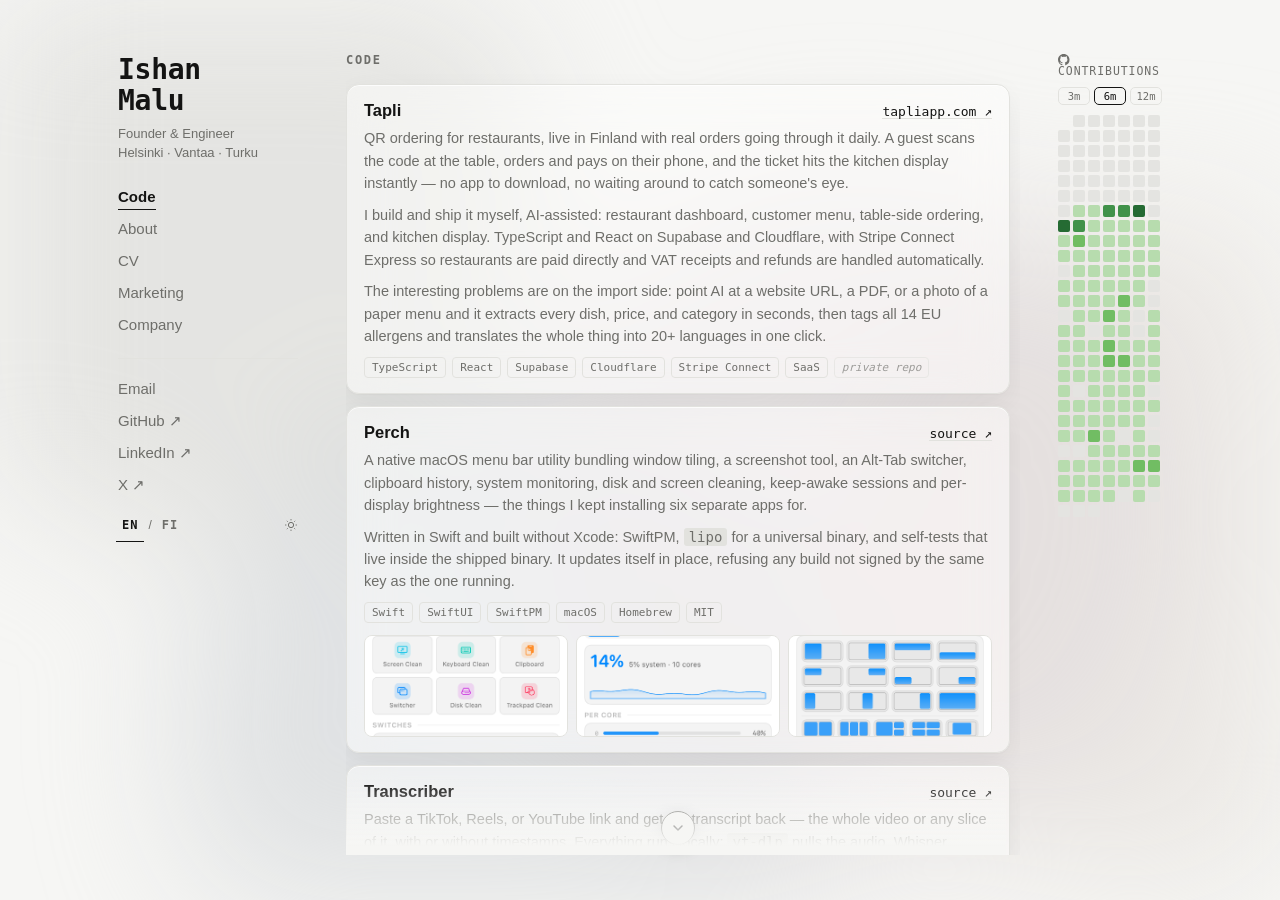
==== index.html @ 7cbb2886 "Add X link to the rail" ====
<!doctype html>
<html lang="en">
<head>
<meta charset="utf-8">
<meta name="viewport" content="width=device-width, initial-scale=1">
<title>Ishan Malu — Founder of Tapli</title>
<meta name="description" content="Ishan Malu — founder of Tapli and engineer. Code, CV, marketing work.">
<link rel="canonical" href="https://ishanmalu.github.io/">
<meta name="theme-color" content="#f6f6f4" media="(prefers-color-scheme: light)">
<meta name="theme-color" content="#0d0d0d" media="(prefers-color-scheme: dark)">
<meta property="og:title" content="Ishan Malu — Founder of Tapli">
<meta property="og:description" content="Founder of Tapli and engineer. Code, CV, marketing work.">
<meta property="og:type" content="profile">
<meta property="og:url" content="https://ishanmalu.github.io/">
<meta property="og:image" content="https://ishanmalu.github.io/og.png">
<meta property="og:image:width" content="1200">
<meta property="og:image:height" content="630">
<meta name="twitter:card" content="summary_large_image">
<meta name="twitter:title" content="Ishan Malu — Founder of Tapli">
<meta name="twitter:description" content="Founder of Tapli and engineer. Code, CV, marketing work.">
<meta name="twitter:image" content="https://ishanmalu.github.io/og.png">
<script type="application/ld+json">
{"@context":"https://schema.org","@type":"Person","name":"Ishan Malu","url":"https://ishanmalu.github.io/","jobTitle":"Founder & CEO","worksFor":{"@type":"Organization","name":"Tapli","url":"https://tapliapp.com"},"address":{"@type":"PostalAddress","addressCountry":"FI"},"sameAs":["https://github.com/ishanmalu","https://www.linkedin.com/in/ishanmalu/","https://x.com/ishanmalu"]}
</script>
<link rel="icon" href="data:image/svg+xml,<svg xmlns='http://www.w3.org/2000/svg' viewBox='0 0 32 32'><text y='25' x='2' font-size='24' font-family='monospace'>im</text></svg>">
<link rel="stylesheet" href="styles.css?v=41">
<noscript><style>html,body{height:auto;overflow:visible}.wrap{height:auto}.pane{height:auto;overflow:visible}.view[hidden]{display:block !important}.view+.view{margin-top:48px}.langs{display:none}</style></noscript>
</head>
<body>

<div class="bg" aria-hidden="true">
  <span class="blob b1"></span>
  <span class="blob b2"></span>
  <span class="blob b3"></span>
  <span class="blob b4"></span>
</div>

<div class="wrap">

  <header class="rail">
    <h1 class="name" aria-label="Ishan Malu">Ishan<br>Malu</h1>
    <p class="tag"><span data-t="role">Founder &amp; Engineer</span><br>Helsinki &middot; Vantaa &middot; Turku</p>

    <nav class="nav" aria-label="Sections">
      <a href="#code"      data-pane="code"      data-t="nav.code">Code</a>
      <a href="#about"     data-pane="about"     data-t="nav.about">About</a>
      <a href="#cv"        data-pane="cv"        data-t="nav.cv">CV</a>
      <a href="#marketing" data-pane="marketing" data-t="nav.marketing">Marketing</a>
      <a href="#company"   data-pane="company"   data-t="nav.company">Company</a>
    </nav>

    <nav class="ext" aria-label="Elsewhere">
      <a href="mailto:ishan.malu@gmail.com">Email</a>
      <a href="https://github.com/ishanmalu" target="_blank" rel="noopener">GitHub &#8599;</a>
      <a href="https://www.linkedin.com/in/ishanmalu/" target="_blank" rel="noopener">LinkedIn &#8599;</a>
      <a href="https://x.com/ishanmalu" target="_blank" rel="noopener">X &#8599;</a>
    </nav>

    <div class="controls">
      <div class="langs">
        <button type="button" data-lang="en" lang="en" aria-label="English" aria-pressed="true">EN</button>
        <span aria-hidden="true">/</span>
        <button type="button" data-lang="fi" lang="fi" aria-label="Suomi" aria-pressed="false">FI</button>
      </div>
      <button type="button" class="theme-btn" data-theme-toggle aria-pressed="false" aria-label="Dark mode">
        <svg viewBox="0 0 24 24" class="i-light" aria-hidden="true"><circle cx="12" cy="12" r="4.5"/><path d="M12 2v2M12 20v2M2 12h2M20 12h2M4.9 4.9l1.4 1.4M17.7 17.7l1.4 1.4M19.1 4.9l-1.4 1.4M6.3 17.7l-1.4 1.4"/></svg>
        <svg viewBox="0 0 24 24" class="i-dark" aria-hidden="true"><path d="M20 14.5A8.5 8.5 0 1 1 9.5 4a6.8 6.8 0 0 0 10.5 10.5z"/></svg>
      </button>
    </div>
  </header>

  <div class="pane-wrap">
  <main class="pane" tabindex="0">

    <!-- ===== CODE ===== -->
    <section id="code" class="view" aria-labelledby="h-code">
      <h2 id="h-code" data-t="nav.code">Code</h2>

      <article class="item">
        <div class="item-head">
          <h3>Tapli</h3>
          <a class="src" href="https://tapliapp.com" target="_blank" rel="noopener">tapliapp.com &#8599;</a>
        </div>
        <p data-t="code.tapli.1">QR ordering for restaurants, live in Finland with real orders going through it daily. A guest scans the code at the table, orders and pays on their phone, and the ticket hits the kitchen display instantly &mdash; no app to download, no waiting around to catch someone's eye.</p>
        <p data-t="code.tapli.2">I build and ship it myself, AI-assisted: restaurant dashboard, customer menu, table-side ordering, and kitchen display. TypeScript and React on Supabase and Cloudflare, with Stripe Connect Express so restaurants are paid directly and VAT receipts and refunds are handled automatically.</p>
        <p data-t="code.tapli.3">The interesting problems are on the import side: point AI at a website URL, a PDF, or a photo of a paper menu and it extracts every dish, price, and category in seconds, then tags all 14 EU allergens and translates the whole thing into 20+ languages in one click.</p>
        <p class="tags"><span>TypeScript</span><span>React</span><span>Supabase</span><span>Cloudflare</span><span>Stripe Connect</span><span>SaaS</span><span class="muted" data-t="tag.private">private repo</span></p>
      </article>

      <article class="item">
        <div class="item-head">
          <h3>Perch</h3>
          <a class="src" href="https://github.com/ishanmalu/perch" target="_blank" rel="noopener">source &#8599;</a>
        </div>
        <p data-t="code.perch.1">A native macOS menu bar utility bundling window tiling, a screenshot tool, an Alt-Tab switcher, clipboard history, system monitoring, disk and screen cleaning, keep-awake sessions and per-display brightness &mdash; the things I kept installing six separate apps for.</p>
        <p data-t="code.perch.2">Written in Swift and built without Xcode: SwiftPM, <code>lipo</code> for a universal binary, and self-tests that live inside the shipped binary. It updates itself in place, refusing any build not signed by the same key as the one running.</p>
        <p class="tags"><span>Swift</span><span>SwiftUI</span><span>SwiftPM</span><span>macOS</span><span>Homebrew</span><span>MIT</span></p>

        <div class="shots">
          <a href="shots/panel-tools-dark.png" target="_blank" rel="noopener" aria-label="Open screenshot: Perch tools panel" data-full-light="shots/panel-tools-light.png" data-full-dark="shots/panel-tools-dark.png">
            <img src="shots/thumb-tools-light.png"  class="s-light" alt="Perch tools panel: switcher, disk clean, trackpad clean, screenshot" loading="lazy" width="688" height="344">
            <img src="shots/thumb-tools-dark.png"   class="s-dark"  alt="Perch tools panel: switcher, disk clean, trackpad clean, screenshot" loading="lazy" width="688" height="344">
          </a>
          <a href="shots/panel-system-cpu-dark.png" target="_blank" rel="noopener" aria-label="Open screenshot: Perch system monitor" data-full-light="shots/panel-system-cpu-light.png" data-full-dark="shots/panel-system-cpu-dark.png">
            <img src="shots/thumb-system-light.png" class="s-light" alt="Perch system monitor showing CPU usage" loading="lazy" width="413" height="206">
            <img src="shots/thumb-system-dark.png"  class="s-dark"  alt="Perch system monitor showing CPU usage" loading="lazy" width="413" height="206">
          </a>
          <a href="shots/panel-screen-dark.png" target="_blank" rel="noopener" aria-label="Open screenshot: Perch window tiling layouts" data-full-light="shots/panel-screen-light.png" data-full-dark="shots/panel-screen-dark.png">
            <img src="shots/thumb-screen-light.png" class="s-light" alt="Perch window tiling layouts" loading="lazy" width="675" height="337">
            <img src="shots/thumb-screen-dark.png"  class="s-dark"  alt="Perch window tiling layouts" loading="lazy" width="675" height="337">
          </a>
        </div>
      </article>

      <article class="item">
        <div class="item-head">
          <h3>Transcriber</h3>
          <a class="src" href="https://github.com/ishanmalu/Transcriber" target="_blank" rel="noopener">source &#8599;</a>
        </div>
        <p data-t="code.transcriber.1">Paste a TikTok, Reels, or YouTube link and get the transcript back &mdash; the whole video or any slice of it, with or without timestamps. Everything runs locally: <code>yt-dlp</code> pulls the audio, Whisper transcribes it, and nothing is uploaded anywhere.</p>
        <p data-t="code.transcriber.2">Python, with one shared core behind both a command line tool and a small Flask interface that streams each line in as it is recognised. Runs at 1.8x realtime on an M4, exports plain text or SRT, and I reach it from my phone over Tailscale rather than exposing it to the internet.</p>
        <p class="tags"><span>Python</span><span>Whisper</span><span>Flask</span><span>yt-dlp</span><span>ffmpeg</span><span>Tailscale</span><span>MIT</span></p>

        <div class="shots">
          <a href="shots/transcriber-dark.png" target="_blank" rel="noopener" aria-label="Open screenshot: Transcriber interface" data-full-light="shots/transcriber-light.png" data-full-dark="shots/transcriber-dark.png">
            <img src="shots/thumb-transcriber-light.png" class="s-light" alt="Transcriber: paste a link, pick whole video or a time range, get a transcript or a file" loading="lazy" width="620" height="590">
            <img src="shots/thumb-transcriber-dark.png"  class="s-dark"  alt="Transcriber: paste a link, pick whole video or a time range, get a transcript or a file" loading="lazy" width="620" height="590">
          </a>
        </div>
      </article>
    </section>

    <!-- ===== ABOUT ===== -->
    <section id="about" class="view" hidden aria-labelledby="h-about">
      <h2 id="h-about" data-t="nav.about">About</h2>
      <p data-t="about.1">I'm Ishan. I founded Tapli, QR ordering that's live in Finnish restaurants and used every day. I run sales and marketing, set the pricing, and build the product.</p>
      <p data-t="about.2">Before Tapli I edited short-form video for brands for three years, served my conscription year as a sergeant, and did door-to-door sales. I still handle most of Tapli's onboarding myself, and I'm studying ICT at Turku UAS.</p>
      <p class="tags"><span>TypeScript</span><span>React</span><span>SQL</span><span>Python</span><span>Swift</span><span>HTML/CSS</span><span>Node.js</span></p>
      <p class="tags"><span data-t="lang.en">English &mdash; fluent</span><span data-t="lang.fi">Finnish &mdash; professional</span><span data-t="lang.hi">Hindi &mdash; native</span><span data-t="lang.mwr">Marwari &mdash; native</span><span data-t="lang.sv">Swedish &mdash; basic</span></p>
    </section>

    <!-- ===== CV ===== -->
    <section id="cv" class="view" hidden aria-labelledby="h-cv">
      <h2 id="h-cv" data-t="nav.cv">CV</h2>
      <p class="cv-dl">
        <a class="src src-inline" href="Ishan_Malu_CV_EN.pdf" target="_blank" rel="noopener">Download CV &mdash; English &#8599;</a>
        <a class="src src-inline" href="Ishan_Malu_CV_FI.pdf" target="_blank" rel="noopener">Lataa CV &mdash; suomeksi &#8599;</a>
      </p>

      <h4 data-t="cv.experience">Experience</h4>

      <article class="item lead">
        <div class="item-head"><h3 data-t="cv.tapli.h">Founder &amp; CEO &mdash; Tapli</h3></div>
        <span class="when">Helsinki &middot; May 2026 &ndash; <span data-t="now">now</span></span>
        <p data-t="cv.tapli">Founded and run a QR ordering and digital menu platform, live in Finnish restaurants. I own sales, pricing, marketing, and product direction &mdash; and build and ship the product itself in TypeScript and React on Supabase and Cloudflare.</p>
      </article>

      <h4 data-t="cv.alongside">Alongside</h4>

      <article class="item">
        <div class="item-head"><h3 data-t="cv.clasturku.h">Sales Advisor &mdash; Clas Ohlson</h3></div>
        <span class="when">Turku &middot; Sep 2026 &ndash; <span data-t="now">now</span></span>
        <p data-t="cv.clas.turku">Back on the shop floor at the Turku store after moving there to study &mdash; shelving, pricing, seasonal merchandising, and customer service.</p>
      </article>

      <article class="item">
        <div class="item-head"><h3 data-t="cv.addnow.h">Head of Marketing &amp; Social Media &mdash; AddNow</h3></div>
        <span class="when">Helsinki &middot; Nov 2025 &ndash; <span data-t="now">now</span></span>
        <p data-t="cv.addnow">Leading marketing and content for an AI-powered contact management app. TikTok and Reels scripting, carousels, content calendars, and creative direction.</p>
      </article>

      <article class="item">
        <div class="item-head"><h3 data-t="cv.helena.h">Event &amp; Customer Engagement &mdash; Helena Riihitupa Oy</h3></div>
        <span class="when">Helsinki &middot; Sep 2025 &ndash; <span data-t="now">now</span></span>
        <p data-t="cv.helena">On-site customer engagement and event work across Helsinki, representing brands directly to consumers.</p>
      </article>

      <h4 data-t="cv.earlier">Earlier</h4>

      <article class="item">
        <div class="item-head"><h3 data-t="cv.clas.h">Sales Advisor &mdash; Clas Ohlson</h3></div>
        <span class="when">Vantaa &middot; Oct 2025 &ndash; Jul 2026</span>
        <p data-t="cv.clas">Shop floor, merchandising, and order fulfilment at Finland's only Clas Ohlson e-commerce warehouse. Club Clas Ambassador, tracking and growing loyalty sign-ups.</p>
      </article>

      <article class="item">
        <div class="item-head"><h3 data-t="cv.freelance.h">Freelance &mdash; Social Media &amp; Video Editing</h3></div>
        <span class="when">Helsinki &middot; Aug 2023 &ndash; Jun 2026</span>
        <p data-t="cv.freelance">Delivered short-form content end to end for brands &mdash; scripting, filming, editing, and performance analysis &mdash; across TikTok, Instagram Reels, YouTube Shorts, and LinkedIn, plus podcast editing and full production.</p>
        <p data-t="cv.freelance.clients">Clients included Moov Kids, Birkkalan Tila, Euro Scalers, The F-Company, Studio Manu, and Ome Energy by Hartwall.</p>
      </article>

      <article class="item">
        <div class="item-head"><h3 data-t="cv.fdf.h">Sergeant &mdash; Finnish Defence Forces</h3></div>
        <span class="when">Upinniemi &middot; Jul 2024 &ndash; Jun 2025</span>
        <p data-t="cv.fdf">One year of national service at Upinniemi Naval Base. NCO course, then office area officer responsible for unit documentation and administration.</p>
      </article>

      <article class="item">
        <div class="item-head"><h3 data-t="cv.euro.h">Social Media Marketer &mdash; Euro Scalers</h3></div>
        <span class="when">Turku &middot; Aug 2023 &ndash; Dec 2023</span>
        <p data-t="cv.euro">Short-form video and social marketing. CapCut, Premiere Pro, Photoshop, Illustrator, Canva.</p>
      </article>

      <article class="item">
        <div class="item-head"><h3 data-t="cv.nordic.h">Sales Consultant &mdash; Nordic Sales Crew Oy</h3></div>
        <span class="when">Helsinki &middot; May 2022 &ndash; Sep 2022</span>
        <p data-t="cv.nordic">Face-to-face sales at one of Finland's largest field sales agencies. Objection handling and customer-facing communication.</p>
      </article>

      <h4 data-t="cv.education">Education</h4>

      <article class="item edu">
        <div class="item-head"><h3 data-t="edu.turku.h">BEng, Information &amp; Communication Technology</h3></div>
        <p class="inst" data-t="edu.turku.p">Turku University of Applied Sciences</p>
        <span class="when">Turku &middot; 2026 &ndash; <span data-t="now">now</span></span>
      </article>

      <article class="item edu">
        <div class="item-head"><h3 data-t="edu.tampere.h">Software Engineering, Open University route (20 ECTS)</h3></div>
        <p class="inst" data-t="edu.tampere.p">Tampere University</p>
        <span class="when">Tampere &middot; 2025 &ndash; 2026</span>
      </article>

      <article class="item edu">
        <div class="item-head"><h3 data-t="edu.hs.h">Finnish Matriculation Examination</h3></div>
        <p class="inst" data-t="edu.hs.p">Vuosaari High School &mdash; coursework in Python and HTML</p>
        <span class="when">Helsinki &middot; 2020 &ndash; 2023</span>
      </article>

      <h4 data-t="cv.skills">Skills</h4>
      <article class="item skills-card">
        <p><span data-t="sk.build.h">Building</span> <span data-t="sk.build.p">Python, TypeScript, React, HTML/CSS and SQL day to day; some Swift.</span></p>
        <p><span data-t="sk.ai.h">AI-assisted development</span> <span data-t="sk.ai.p">I work primarily with AI coding tools to design, build, and ship production features &mdash; and to review my own work.</span></p>
        <p><span data-t="sk.plat.h">Platforms &amp; tools</span> <span data-t="sk.plat.p">Supabase (PostgreSQL), Cloudflare Pages, Vercel, Stripe Connect, Git and GitHub, Node.js, PostHog analytics.</span></p>
        <p><span data-t="sk.sales.h">Sales &amp; growth</span> <span data-t="sk.sales.p">B2B SaaS go-to-market end to end: outbound, demos, pricing, and onboarding. Every restaurant on Tapli was closed and set up by me, and the roadmap comes straight out of those calls.</span></p>
        <p><span data-t="sk.creative.h">Creative</span> <span data-t="sk.creative.p">Short-form content and social &mdash; three years for brands. Premiere Pro, Photoshop, Illustrator, Canva.</span></p>
      </article>

      <h4 data-t="cv.certs">Certifications</h4>
      <article class="item">
        <div class="item-head"><h3>Claude Code in Action &mdash; Anthropic</h3><span class="when">2026</span></div>
      </article>
      <article class="item">
        <div class="item-head"><h3>Claude Code 101 &mdash; Anthropic</h3><span class="when">2026</span></div>
      </article>
      <article class="item">
        <div class="item-head"><h3>Google Ads Measurement &mdash; Google</h3><span class="when">2024</span></div>
      </article>
    </section>

    <!-- ===== MARKETING ===== -->
    <section id="marketing" class="view" hidden aria-labelledby="h-marketing">
      <h2 id="h-marketing" data-t="nav.marketing">Marketing</h2>
      <p data-t="mk.intro">Three years of content and social before I started building products &mdash; short-form, B2B video, and scripted case studies, from the first outline to reading the numbers afterwards.</p>
      <p data-t="mk.formats">The work: short-form hooks, B2B explainers and product demos, scripted customer case studies, build-in-public series, podcast editing, and full production from brief to final cut.</p>

      <div class="flow">
      <article class="item">
        <div class="item-head"><h3 data-t="mk.free.h">Freelance &mdash; Social Media &amp; Video Editing</h3><span class="when">2023 &ndash; 2026</span></div>
        <p data-t="mk.free.p1">Three years running the whole pipeline for brands: scripting, filming, editing, and reading the numbers afterwards. Short-form for TikTok, Instagram Reels, YouTube Shorts, and LinkedIn; B2B explainers and scripted customer case studies; plus podcast editing and end-to-end production.</p>
        <p data-t="mk.free.p2">Across food, drink, energy, agriculture, and startups &mdash; six clients whose audiences had almost nothing in common, which is the part that taught me the most.</p>
        <p class="clients-label" data-t="mk.clients">Edited for</p>
        <ul class="clients">
          <li><a href="https://www.moovkids.fi/" target="_blank" rel="noopener">Moov Kids</a></li>
          <li><a href="https://www.birkkala.com/" target="_blank" rel="noopener">Birkkalan Tila</a></li>
          <li><a href="https://www.linkedin.com/company/euro-scalers/" target="_blank" rel="noopener">Euro Scalers</a></li>
          <li><a href="https://www.instagram.com/thefcompanyhq/" target="_blank" rel="noopener">The F-Company <span class="by" data-t="fcompany.by">Acquired by Precis</span></a></li>
          <li><a href="https://www.instagram.com/studiomanucreative/" target="_blank" rel="noopener">Studio Manu</a></li>
          <li><a href="https://www.omedrinks.com/" target="_blank" rel="noopener">Ome Energy <span class="by">by Hartwall</span></a></li>
        </ul>
      </article>
      <article class="item">
        <div class="item-head"><h3>AddNow</h3><span class="when">2025 &ndash; <span data-t="now">now</span></span></div>
        <p data-t="mk.addnow">Head of marketing for an AI contact management app. Turning product features into content people actually watch: short-form hooks, build-in-public videos, educational posts that drive downloads.</p>
      </article>


      <article class="item">
        <div class="item-head"><h3>Elisa Esports &mdash; Masters Espoo 2022</h3><span class="when">2022</span></div>
        <p data-t="mk.elisa">Ran international and regional social (Twitter, Instagram, Twitch) live during the tournament.</p>
      </article>

      <article class="item">
        <div class="item-head"><h3>India Day Finland</h3><span class="when">2026</span></div>
        <p data-t="mk.india">Filmed and edited event content, including interviews with the Indian Ambassador to Finland and Finland's Director of Immigration Affairs. Social designs and website edits.</p>
      </article>

      <article class="item">
        <div class="item-head"><h3 data-t="mk.slush.h">Slush &mdash; media area</h3><span class="when">2023, 2025</span></div>
        <p data-t="mk.slush.p">Supported podcast crews, creators, and guests in the media area; coordinated interview sessions. Earlier, badge print production across a high-volume two-day workflow.</p>
      </article>

      <article class="item">
        <div class="item-head"><h3>Helsinki Coffee Festival</h3><span class="when">2024</span></div>
        <p data-t="mk.coffee">Photo and video for social at the Coffee Festival and the Ice Cream &amp; Chocolate Carnival.</p>
      </article>
      </div>
    </section>

    <!-- ===== COMPANY ===== -->
    <section id="company" class="view" hidden aria-labelledby="h-company">
      <h2 id="h-company" data-t="nav.company">Company</h2>

      <article class="item">
        <div class="item-head">
          <h3>Tapli</h3>
          <a class="src" href="https://tapliapp.com" target="_blank" rel="noopener">tapliapp.com &#8599;</a>
        </div>
        <p data-t="co.1">A SaaS product for QR ordering in restaurants, live in Finland with real orders going through it every day. Most restaurants are up and running in under 30 minutes.</p>
        <p data-t="co.2">A guest scans a sticker or a coaster at the table, or picks their table off the floor plan. They order and pay on their phone &mdash; Apple Pay, Google Pay, MobilePay, or card &mdash; and it lands on the kitchen display instantly, routed to the right station. No app, and no waiting around to catch someone's eye.</p>
        <p data-t="co.3">Setup is the part restaurants expect to hate. Paste your website URL, upload a PDF, or photograph your paper menu, and AI extracts every item, price, and category in seconds. You review it before anything saves. All 14 EU allergens get tagged, customers filter in real time, and one click translates the whole menu into 20+ languages.</p>
        <p data-t="co.4">Past the menu itself: daily specials that auto-expire, live order tracking, scan and search analytics exportable as CSV, brand styling with live preview, and AI-drafted replies to Google reviews. It also runs for food trucks, festival stalls, and hotels &mdash; room service, bar, and spa through one QR code.</p>
        <p data-t="co.5">I started Tapli and run it day to day. Sales, marketing, growth, pricing, and deciding with our CTO what we build and what we leave alone. Restaurants will ask you for everything, and most of the job is working out which of it actually moves the business. I still sell and onboard most accounts myself, which is where the roadmap comes from.</p>
        <p class="tags"><span>SaaS</span><span data-t="tag.trial">14 days free</span><span>Tapli Oy</span><span>GDPR &middot; EU</span></p>
      </article>
    </section>

  </main>
    <button class="scroll-cue" type="button" aria-label="Scroll down for more">
      <svg viewBox="0 0 24 24" aria-hidden="true"><path d="M6 9l6 6 6-6"/></svg>
    </button>
  </div>

  <!-- ===== CONTRIBUTIONS ===== -->
  <aside class="graph" aria-labelledby="graph-h">
    <p class="graph-label" id="graph-h"><svg class="gh" viewBox="0 0 16 16" aria-hidden="true"><path d="M8 0C3.58 0 0 3.58 0 8c0 3.54 2.29 6.53 5.47 7.59.4.07.55-.17.55-.38 0-.19-.01-.82-.01-1.49-2.01.37-2.53-.49-2.69-.94-.09-.23-.48-.94-.82-1.13-.28-.15-.68-.52-.01-.53.63-.01 1.08.58 1.23.82.72 1.21 1.87.87 2.33.66.07-.52.28-.87.51-1.07-1.78-.2-3.64-.89-3.64-3.95 0-.87.31-1.59.82-2.15-.08-.2-.36-1.02.08-2.12 0 0 .67-.21 2.2.82a7.4 7.4 0 0 1 2-.27c.68 0 1.36.09 2 .27 1.53-1.04 2.2-.82 2.2-.82.44 1.1.16 1.92.08 2.12.51.56.82 1.27.82 2.15 0 3.07-1.87 3.75-3.65 3.95.29.25.54.73.54 1.48 0 1.07-.01 1.93-.01 2.2 0 .21.15.46.55.38A8.01 8.01 0 0 0 16 8c0-4.42-3.58-8-8-8Z"/></svg><span data-t="graph.label">Contributions</span></p>
    <div class="graph-range" role="group" aria-label="Range">
      <button type="button" data-months="3">3m</button>
      <button type="button" data-months="6" class="on">6m</button>
      <button type="button" data-months="12">12m</button>
    </div>
    <div class="graph-grid" id="graphGrid"></div>
    <p class="graph-read" id="graphRead" aria-live="polite"></p>
  </aside>

</div>

<dialog id="viewer" class="viewer" aria-label="Screenshot">
  <button type="button" class="viewer-close" aria-label="Close"><span aria-hidden="true">&times;</span></button>
  <img alt="">
</dialog>

<script src="lang.js?v=41"></script>
<script src="app.js?v=41"></script>
</body>
</html>
---- styles.css ----
/* tokens */
:root{
  --ink:#141413;
  --dim:#6e6e6a;
  --line:#e2e2de;
  --acc:#141413;
  --paper:#f6f6f4;
  --card:rgba(255,255,255,.5);
  --edge:rgba(255,255,255,.75);
  --shadow:0 1px 2px rgba(0,0,0,.035), 0 10px 28px rgba(0,0,0,.055);
  --g1:#d9d9d6; --g2:#e4e0da; --g3:#d3d6d9; --g4:#e0dadc;
  --gl0:#e4e4e1; --gl1:#b7dcae; --gl2:#71bd63; --gl3:#41924a; --gl4:#256b33;
  --blob-alpha:.6;
}
@media (prefers-color-scheme: dark){
  :root:not([data-theme="light"]){
    --ink:#ececea; --dim:#8d8d89; --line:#2a2a28;
    --acc:#ececea; --paper:#0d0d0c;
    --card:rgba(30,30,29,.44);
    --edge:rgba(255,255,255,.07);
    --shadow:0 1px 2px rgba(0,0,0,.3), 0 12px 32px rgba(0,0,0,.35);
    --g1:#1e1e1d; --g2:#26241f; --g3:#1b1e21; --g4:#241d20;
    --gl0:#1e1e1d; --gl1:#1f4a2c; --gl2:#2f6b2c; --gl3:#4f9c46; --gl4:#8fbf7a;
    --blob-alpha:.85;
  }
}
:root[data-theme="dark"]{
    --ink:#ececea; --dim:#8d8d89; --line:#2a2a28;
    --acc:#ececea; --paper:#0d0d0c;
    --card:rgba(30,30,29,.44);
    --edge:rgba(255,255,255,.07);
    --shadow:0 1px 2px rgba(0,0,0,.3), 0 12px 32px rgba(0,0,0,.35);
    --g1:#1e1e1d; --g2:#26241f; --g3:#1b1e21; --g4:#241d20;
    --gl0:#1e1e1d; --gl1:#1f4a2c; --gl2:#2f6b2c; --gl3:#4f9c46; --gl4:#8fbf7a;
    --blob-alpha:.85;
}

*{box-sizing:border-box}
html,body{margin:0;padding:0;height:100%}
body{
  background:var(--paper);
  color:var(--ink);
  font:16px/1.6 ui-sans-serif,-apple-system,BlinkMacSystemFont,"Segoe UI",Roboto,sans-serif;
  -webkit-font-smoothing:antialiased;
  height:100%;
  overflow:hidden;   /* .pane scrolls, not the page */
}

/* drifting background */
.bg{position:fixed;inset:0;z-index:-1;overflow:hidden;filter:blur(70px)}
.blob{position:absolute;width:52vmax;height:52vmax;border-radius:50%;
      opacity:var(--blob-alpha);will-change:transform}
.b1{background:var(--g1);top:-14%;left:-10%;animation:d1 34s ease-in-out infinite}
.b2{background:var(--g2);top:24%;right:-16%;animation:d2 41s ease-in-out infinite}
.b3{background:var(--g3);bottom:-18%;left:14%;animation:d3 47s ease-in-out infinite}
.b4{background:var(--g4);bottom:6%;right:8%;animation:d4 38s ease-in-out infinite}

@keyframes d1{0%,100%{transform:translate(0,0) scale(1)}
              33%{transform:translate(18vw,10vh) scale(1.18)}
              66%{transform:translate(6vw,26vh) scale(.88)}}
@keyframes d2{0%,100%{transform:translate(0,0) scale(1)}
              33%{transform:translate(-22vw,14vh) scale(.85)}
              66%{transform:translate(-8vw,-12vh) scale(1.2)}}
@keyframes d3{0%,100%{transform:translate(0,0) scale(1)}
              33%{transform:translate(16vw,-16vh) scale(1.15)}
              66%{transform:translate(-12vw,-6vh) scale(.9)}}
@keyframes d4{0%,100%{transform:translate(0,0) scale(1)}
              33%{transform:translate(-14vw,-20vh) scale(1.1)}
              66%{transform:translate(10vw,-8vh) scale(.92)}}

@media (prefers-reduced-motion: reduce){
  .blob{animation:none}
  *,*::before,*::after{transition-duration:.01ms !important;animation-duration:.01ms !important}
}

/* layout */
.wrap{
  max-width:1100px;margin:0 auto;padding:6vh 28px 5vh;
  height:100dvh;
  display:grid;grid-template-columns:180px 1fr auto;gap:48px;align-items:start;
}

.rail{align-self:start}
.name{font:600 28px/1.12 ui-monospace,SFMono-Regular,Menlo,monospace;margin:0;letter-spacing:-.01em}
.tag{margin:7px 0 22px;color:var(--dim);font-size:13px;line-height:1.5}

.nav,.ext{display:flex;flex-direction:column;gap:7px}
.ext{margin-top:20px;padding-top:18px;border-top:1px solid var(--line)}
.nav a,.ext a{
  color:var(--dim);text-decoration:none;font-size:15px;width:fit-content;
  border-bottom:1px solid transparent;transition:color .15s,border-color .15s;
}
.nav a:hover,.ext a:hover{color:var(--ink);border-bottom-color:var(--line)}
.nav a.on{color:var(--ink);font-weight:600;border-bottom-color:var(--ink)}

.controls{margin-top:18px;display:flex;align-items:center;justify-content:space-between;gap:10px}
.langs{display:flex;gap:6px;align-items:center;color:var(--dim);font-size:12px}
.langs button{
  background:none;border:0;padding:10px 6px;margin:-10px -2px;cursor:pointer;color:var(--dim);
  font:600 12px/1 ui-monospace,monospace;letter-spacing:.08em;
  border-bottom:1px solid transparent;
}
.langs button:hover{color:var(--ink)}
.langs button[aria-pressed="true"]{color:var(--ink);border-bottom-color:var(--ink)}

:focus-visible{outline:2px solid var(--ink);outline-offset:3px;border-radius:2px}

/* pane */
.pane-wrap{position:relative;min-width:0;min-height:0;height:100%}
.pane{
  min-width:0;min-height:0;height:100%;
  overflow-y:auto;overscroll-behavior:contain;
  padding-right:10px;margin-right:-10px;
  scrollbar-width:thin;scrollbar-color:var(--line) transparent;
}
.pane::-webkit-scrollbar{width:6px}
.pane::-webkit-scrollbar-thumb{background:var(--line);border-radius:3px}
.pane::-webkit-scrollbar-track{background:transparent}

/* scroll cue: the pane scrolls on its own, so signal when there is more below */
.pane-wrap::after{
  content:"";position:absolute;left:0;right:4px;bottom:0;height:76px;
  background:linear-gradient(to bottom, transparent, var(--paper) 88%);
  opacity:0;transition:opacity .25s ease;pointer-events:none;
}
.pane-wrap.can-scroll::after{opacity:1}
.scroll-cue{
  position:absolute;left:50%;bottom:10px;transform:translateX(-50%);
  display:grid;place-items:center;width:34px;height:34px;padding:0;
  border:1px solid var(--dim);border-radius:50%;
  background:var(--paper);color:var(--ink);cursor:pointer;
  box-shadow:0 4px 16px rgba(0,0,0,.18);
  opacity:0;pointer-events:none;transition:opacity .25s ease,color .15s,border-color .15s,background .15s;
}
.pane-wrap.can-scroll .scroll-cue{opacity:1;pointer-events:auto;animation:cue-bob 1.9s ease-in-out infinite}
.scroll-cue:hover{background:var(--ink);color:var(--paper);border-color:var(--ink)}
.scroll-cue svg{width:16px;height:16px;fill:none;stroke:currentColor;stroke-width:2.2;stroke-linecap:round;stroke-linejoin:round}
@keyframes cue-bob{0%,100%{transform:translate(-50%,0)}50%{transform:translate(-50%,3px)}}
.view h2{
  font:600 12px/1 ui-monospace,monospace;letter-spacing:.14em;text-transform:uppercase;
  color:var(--dim);margin:0 0 18px;
}
.view h4{
  font:600 12px/1 ui-monospace,monospace;letter-spacing:.12em;text-transform:uppercase;
  color:var(--dim);margin:24px 0 10px;
}
.view>p{margin:0 0 12px;max-width:62ch}

.item{
  background:var(--card);
  border:1px solid var(--line);border-radius:13px;
  padding:15px 17px;margin:0 0 12px;
  backdrop-filter:blur(22px) saturate(165%);
  -webkit-backdrop-filter:blur(22px) saturate(165%);
  box-shadow:inset 0 1px 0 var(--edge), var(--shadow);
  transition:transform .18s ease, box-shadow .18s ease;
}
.item:hover{box-shadow:inset 0 1px 0 var(--edge), 0 2px 4px rgba(0,0,0,.05), 0 16px 40px rgba(0,0,0,.09)}
.item-head{display:flex;align-items:baseline;gap:6px 12px;flex-wrap:wrap;margin-bottom:6px}
.item-head h3{flex:1 1 auto;min-width:0}
.item h3{font:600 16.5px/1.3 ui-sans-serif,-apple-system,sans-serif;margin:0}
.item p{font-size:14.5px;line-height:1.55;color:var(--dim);margin:0 0 9px}
.item p:last-child{margin-bottom:0}
.when{margin-left:auto;flex:0 0 auto;white-space:nowrap;color:var(--dim);font:400 13px/1 ui-monospace,monospace}
.src{
  margin-left:auto;color:var(--ink);text-decoration:none;
  font:400 13px/1 ui-monospace,monospace;border-bottom:1px solid var(--line);
}
.src:hover{border-bottom-color:currentColor}
.src-inline{margin-left:0}
code{font:400 14px/1 ui-monospace,monospace;background:var(--line);padding:1px 5px;border-radius:3px}

.tags{display:flex;flex-wrap:wrap;gap:6px}
.tags span{
  font:400 11px/1 ui-monospace,monospace;color:var(--dim);
  border:1px solid var(--line);border-radius:4px;padding:4px 7px;
}
.tags .muted{opacity:.65;font-style:italic}

/* contribution graph */
/* contributions rail — the calendar runs down the page rather than across,
   because a column is the shape a narrow rail has to spare */
.graph{
  align-self:start;width:104px;
  height:calc(100dvh - 12vh);display:flex;flex-direction:column;
}
.graph-label{
  flex:none;font:400 11.5px/1 ui-monospace,monospace;letter-spacing:.08em;
  text-transform:uppercase;color:var(--dim);margin:0 0 9px;
}
.graph-range{flex:none;display:flex;gap:4px;margin-bottom:10px}
.graph-range button{
  flex:1;padding:3px 0;border:1px solid var(--line);border-radius:5px;
  background:none;color:var(--dim);cursor:pointer;
  font:400 10.5px/1 ui-monospace,monospace;
  transition:color .15s ease,border-color .15s ease;
}
.graph-range button:hover{color:var(--ink)}
.graph-range button.on{color:var(--ink);border-color:var(--ink)}
/* seven columns, one per weekday, filling downwards a week at a time */
.graph-grid{
  display:grid;grid-template-columns:repeat(7,1fr);gap:3px;
  overflow-y:auto;overflow-x:hidden;padding-right:2px;min-height:0;
}
.graph-grid i{
  display:block;aspect-ratio:1;border-radius:2px;background:var(--gl0);
  cursor:pointer;
}
.graph-grid i.l1{background:var(--gl1)}
.graph-grid i.l2{background:var(--gl2)}
.graph-grid i.l3{background:var(--gl3)}
.graph-grid i.l4{background:var(--gl4)}
/* an inset ring: outline-offset drew into the 3px gap and the scroll
   container clipped it at the edges */
.graph-grid i.pick{box-shadow:inset 0 0 0 1.5px var(--ink);border-radius:3px}
.graph-grid i.pad{background:none;cursor:default}
.graph-read{
  /* fixed slot below the grid: reserved so naming a day never shifts the
     column, and flex:none so the scrolling grid cannot squeeze it out */
  flex:none;margin:10px 0 0;height:62px;overflow:hidden;
  font:400 11px/1.35 ui-monospace,monospace;color:var(--dim);
}

/* mobile */
@media (max-width:720px){
  html,body{height:auto;overflow:visible}
  .wrap{grid-template-columns:1fr;gap:18px;padding:26px 20px 56px;height:auto}
  /* the rail becomes an ordinary block: no viewport-height box, so the
     calendar flows with the page instead of scrolling inside itself */
  /* narrow on purpose: stretched to the full column the cells become
     40px blocks and a year runs past 2000px */
  .graph{width:100%;max-width:168px;height:auto;max-height:none}
  .graph-grid{overflow:visible}
  .graph-read{height:auto;min-height:34px}
  .pane-wrap{height:auto}
  .pane{height:auto;overflow:visible;padding-right:0;margin-right:0}
  .pane-wrap::after,.scroll-cue{display:none}
  .name{font-size:23px;line-height:1.1}
  .tag{margin:5px 0 13px;font-size:12.5px}
  .nav{flex-direction:row;flex-wrap:wrap;gap:5px 16px;font-size:14.5px}
  .ext{flex-direction:row;gap:16px;margin-top:11px;padding-top:11px}
  .controls{margin-top:9px;justify-content:flex-start;gap:16px}
  .view h2{margin-bottom:10px}
  .blob{width:80vmax;height:80vmax}
  .bg{filter:blur(52px)}
}

/* print */
@media print{
  html,body{height:auto;overflow:visible}
  .wrap{height:auto}
  .pane{height:auto;overflow:visible}
  .bg,.langs,.ext{display:none}
  .view[hidden]{display:block !important}
  body{background:#fff;color:#000;font-size:11pt}
  .wrap{display:block;max-width:none;padding:0}
  .rail{position:static;margin-bottom:18pt}
  .item{background:none;border:0;border-bottom:1px solid #ccc;border-radius:0;
        padding:6pt 0;backdrop-filter:none;-webkit-backdrop-filter:none;
        break-inside:avoid}
  .item p,.when,.view h2,.view h4{color:#333}
  .view{break-before:page}
  .view:first-of-type{break-before:auto}
  .graph,.shots,.scroll-cue{display:none}
  .pane-wrap::after{display:none}
  #cv .item:not(.skills-card) p{position:static;width:auto;height:auto;
    margin:0;clip-path:none;white-space:normal;overflow:visible}
  #cv:not([hidden]){display:block !important;columns:1}
  #marketing .flow{columns:1}
  .clients a{border-color:#ccc}
  a{text-decoration:none;color:#000}
}

.cv-dl{display:flex;flex-wrap:wrap;gap:18px;margin-bottom:6px}

/* client wall */
.clients-label{
  /* tight: the wall sits inside a card */
  font:400 11px/1 ui-monospace,monospace;letter-spacing:.1em;text-transform:uppercase;
  color:var(--dim);margin:11px 0 7px !important;
}
.clients{
  list-style:none;margin:0;padding:0;
  display:grid;gap:6px;
  grid-template-columns:repeat(auto-fit,minmax(132px,1fr));
}
.clients li{display:flex}
.clients a{
  flex:1;
  display:flex;flex-direction:column;align-items:center;justify-content:center;text-align:center;
  min-height:38px;padding:6px 9px;
  border:1px solid var(--line);border-radius:7px;
  font:600 12.5px/1.25 ui-sans-serif,-apple-system,sans-serif;
  letter-spacing:.01em;color:var(--ink);text-decoration:none;
  opacity:.75;transition:opacity .15s,border-color .15s;
}
.clients a:hover{opacity:1;border-color:var(--ink)}
.clients .by{display:block;font-weight:400;font-size:10.5px;color:var(--dim);letter-spacing:.04em}
/* swap the text for an <img> and these kick in */
.clients img{max-width:100%;max-height:26px;filter:grayscale(1);opacity:.85}
@media (prefers-color-scheme: dark){ .clients img{filter:grayscale(1) invert(1)} }

/* wrapped headers: keep the date under the title, not right-aligned alone */
@media (max-width:720px){
  .item-head{gap:4px 10px}
  .when{width:100%;margin-left:0;order:1}
}

/* screenshots: one per theme, so the shot matches the page */
.shots{display:grid;grid-template-columns:repeat(3,1fr);gap:8px;margin-top:12px;max-width:none}
.shots a{display:block}
.shots img{
  width:100%;height:auto;aspect-ratio:2/1;object-fit:cover;
  display:block;
  border:1px solid var(--line);border-radius:8px;
  background:var(--paper);
  transition:border-color .15s;
}
.shots a:hover img{border-color:var(--ink)}
/* one image per theme. img.sX matches .shots img / .graph img specificity
   and comes later, so it wins; the theme rules outrank both. */
img.s-dark{display:none}
@media (prefers-color-scheme: dark){
  :root:not([data-theme="light"]) img.s-light{display:none}
  :root:not([data-theme="light"]) img.s-dark{display:block}
}
:root[data-theme="dark"] img.s-light{display:none}
:root[data-theme="dark"] img.s-dark{display:block}
:root[data-theme="light"] img.s-light{display:block}
:root[data-theme="light"] img.s-dark{display:none}
@media (max-width:720px){
  .shots{grid-template-columns:repeat(3,1fr);gap:7px}
  .shots img{height:112px}
  }

/* theme toggle, sits with the tags */
.theme-btn{
  display:inline-flex;align-items:center;justify-content:center;
  border:0;background:none;cursor:pointer;color:var(--dim);
  padding:9px;margin:-9px;
  transition:color .15s;
}
.theme-btn:hover{color:var(--ink)}
.theme-btn svg{width:14px;height:14px;fill:none;stroke:currentColor;stroke-width:1.7}
.theme-btn .i-dark{display:none}
@media (prefers-color-scheme: dark){
  :root:not([data-theme="light"]) .theme-btn .i-light{display:none}
  :root:not([data-theme="light"]) .theme-btn .i-dark{display:inline}
}
:root[data-theme="dark"] .theme-btn .i-light{display:none}
:root[data-theme="dark"] .theme-btn .i-dark{display:inline}
:root[data-theme="light"] .theme-btn .i-light{display:inline}
:root[data-theme="light"] .theme-btn .i-dark{display:none}

/* CV is the longest section: a two-column grid that fills row by row,
   so odd item counts leave at most one short cell, not a whole empty column */
@media (min-width:721px){
  #cv:not([hidden]){
    display:grid;grid-template-columns:1fr 1fr;column-gap:32px;
  }
  #cv h2,#cv h4,#cv .cv-dl,#cv .skills-card,#cv .item.lead{grid-column:1 / -1}
  #cv h4{margin:16px 0 6px}
  /* the prose lives in the PDF; hide it on screen but keep the meta lines */
  #cv .item:not(.skills-card) p:not(.when):not(.inst){
    position:absolute;width:1px;height:1px;padding:0;margin:-1px;
    overflow:hidden;clip-path:inset(50%);white-space:nowrap;
  }
  #cv .item h3{font-size:14px}
}

@media (min-width:721px){
  #marketing:not([hidden]){display:block}
  #marketing .flow{columns:2;column-gap:14px;orphans:1;widows:1}
  #marketing .flow>.item{break-inside:avoid;margin:0 0 10px}
  #marketing .flow>.item:first-child{column-span:all}
  #marketing .item-head{flex-wrap:nowrap}
  /* the client wall has the full width to itself here */
  #marketing .clients{grid-template-columns:repeat(auto-fit,minmax(128px,1fr))}
  #marketing .item{margin-bottom:6px;padding:10px 13px}
  #marketing .item p{font-size:13px;line-height:1.4;margin-bottom:5px}
}


.skills-card{break-inside:avoid}
.skills-card p{font-size:13px;line-height:1.5;margin-bottom:4px !important}
.skills-card p:last-child{margin-bottom:0 !important}
.skills-card p span:first-child{color:var(--ink);font-weight:600}
.skills-card p span:first-child::after{content:" — "}


/* CV entries: title, then muted meta lines, hairline between. Not cards. */
#cv .item-head{display:block;margin:0}
#cv .item:not(.skills-card) h3{
  font-size:14.5px;line-height:1.35;font-weight:600;margin:0;
}
#cv .inst{
  margin:2px 0 0;font-size:13px;line-height:1.4;color:var(--dim);
}
#cv .when{
  display:block;margin:2px 0 0;margin-left:0;
  font:400 12px/1.4 ui-monospace,SFMono-Regular,Menlo,monospace;
  color:var(--dim);white-space:normal;
}

@media (min-width:721px){
  #cv .item:not(.skills-card){
    background:none;border:0;border-radius:0;box-shadow:none;
    backdrop-filter:none;-webkit-backdrop-filter:none;
    border-bottom:1px solid var(--line);
    margin:0;padding:8px 0;
  }
  #cv .item:not(.skills-card):hover{transform:none;box-shadow:none}
}

/* GitHub mark, matched to the label's text size */
.graph-label .gh{
  width:1em;height:1em;fill:currentColor;
  vertical-align:-0.14em;margin-right:.45em;
}

/* screenshot viewer */
.viewer{
  position:fixed;inset:0;margin:auto;   /* the reset removed the UA centring */
  width:max-content;height:max-content;
  border:0;padding:0;background:none;
  max-width:min(80vw,420px);max-height:62vh;
  overflow:visible;
}
.viewer::backdrop{
  background:rgba(0,0,0,.55);
  backdrop-filter:blur(6px);-webkit-backdrop-filter:blur(6px);
}
.viewer img{
  display:block;max-width:100%;max-height:60vh;width:auto;height:auto;
  border:1px solid var(--line);border-radius:12px;
  box-shadow:0 24px 60px rgba(0,0,0,.4);
  background:var(--paper);
}
.viewer-close{
  position:absolute;top:8px;right:8px;z-index:1;
  width:28px;height:28px;border-radius:50%;
  border:1px solid var(--edge);
  background:var(--card);color:var(--ink);
  backdrop-filter:blur(14px) saturate(160%);
  -webkit-backdrop-filter:blur(14px) saturate(160%);
  font:400 17px/1 ui-sans-serif,-apple-system,sans-serif;cursor:pointer;
  display:grid;place-items:center;padding:0;
  box-shadow:0 2px 8px rgba(0,0,0,.25);
  transition:background .15s,border-color .15s;
}
.viewer-close:hover{border-color:var(--ink)}
.viewer-close span{display:block;margin-top:-2px}
.viewer[open]{animation:viewer-in .16s ease}
@keyframes viewer-in{from{opacity:0;transform:scale(.98)}to{opacity:1;transform:none}}
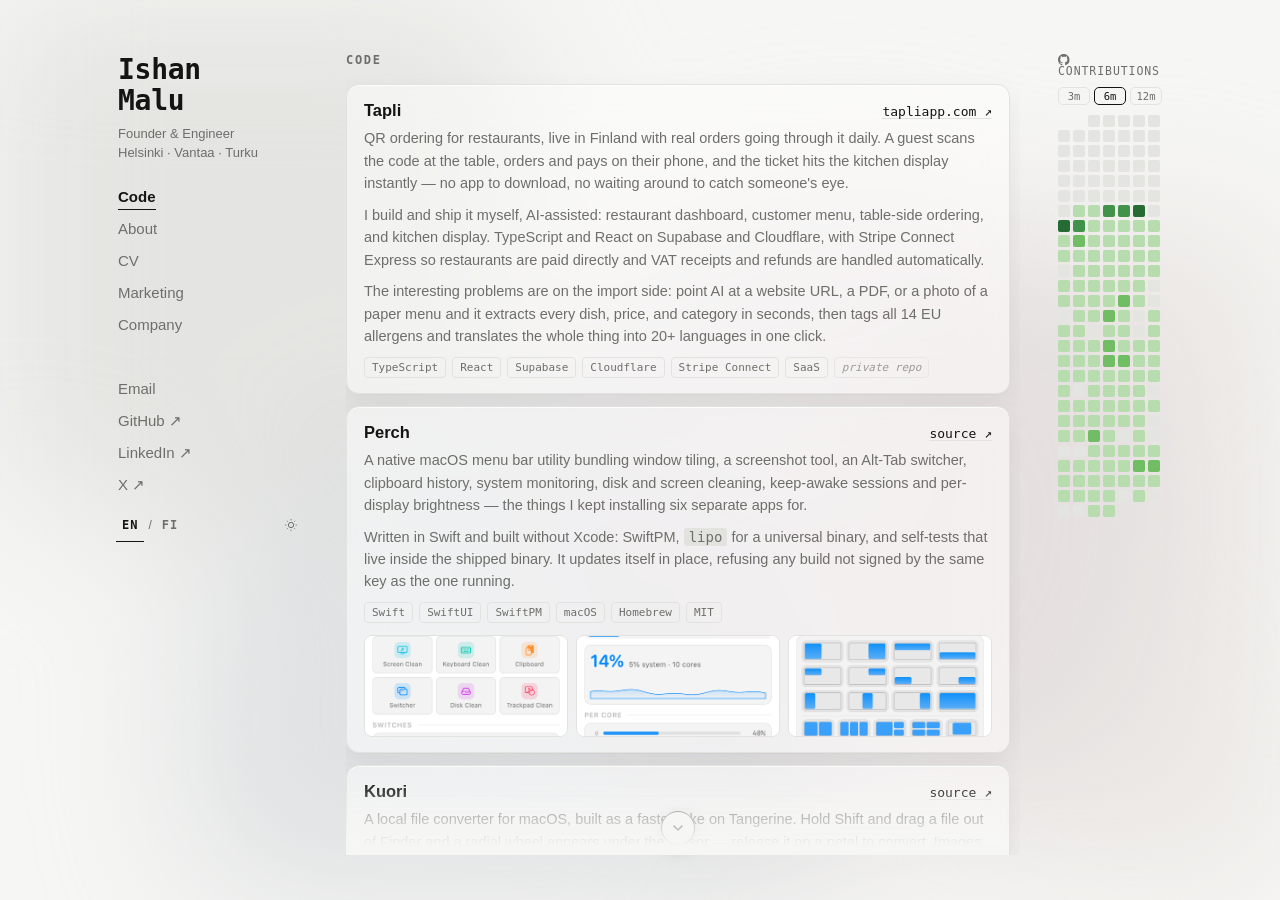
==== commit 8b1b0851: "Add Kuori to the Code section (under Perch)" ====
--- a/index.html
+++ b/index.html
@@ -23,7 +23,7 @@
 {"@context":"https://schema.org","@type":"Person","name":"Ishan Malu","url":"https://ishanmalu.github.io/","jobTitle":"Founder & CEO","worksFor":{"@type":"Organization","name":"Tapli","url":"https://tapliapp.com"},"address":{"@type":"PostalAddress","addressCountry":"FI"},"sameAs":["https://github.com/ishanmalu","https://www.linkedin.com/in/ishanmalu/","https://x.com/ishanmalu"]}
 </script>
 <link rel="icon" href="data:image/svg+xml,<svg xmlns='http://www.w3.org/2000/svg' viewBox='0 0 32 32'><text y='25' x='2' font-size='24' font-family='monospace'>im</text></svg>">
-<link rel="stylesheet" href="styles.css?v=41">
+<link rel="stylesheet" href="styles.css?v=42">
 <noscript><style>html,body{height:auto;overflow:visible}.wrap{height:auto}.pane{height:auto;overflow:visible}.view[hidden]{display:block !important}.view+.view{margin-top:48px}.langs{display:none}</style></noscript>
 </head>
 <body>
@@ -114,6 +114,23 @@
 
       <article class="item">
         <div class="item-head">
+          <h3>Kuori</h3>
+          <a class="src" href="https://github.com/ishanmalu/kuori" target="_blank" rel="noopener">source &#8599;</a>
+        </div>
+        <p data-t="code.kuori.1">A local file converter for macOS, built as a faster take on Tangerine. Hold Shift and drag a file out of Finder and a radial wheel appears under the cursor &mdash; release it on a petal to convert. Images, audio, video, documents and archives, plus same-format tools: resize, crop, compress, trim, strip metadata, OCR to a searchable PDF, and background removal. Everything runs on-device.</p>
+        <p data-t="code.kuori.2">Swift and AppKit, built without Xcode like Perch: SwiftPM, self-tests inside the binary, ad-hoc-signed. One capability graph drives the wheel, a <code>kuori</code> command line tool, saved presets, multi-step recipes and watch folders. ffmpeg, libvips, pandoc and six other engines are vendored into the app with a small dylib-relocation script, so it runs with nothing on <code>PATH</code>.</p>
+        <p class="tags"><span>Swift</span><span>AppKit</span><span>SwiftPM</span><span>macOS</span><span>ffmpeg</span><span>Vision</span><span>MIT</span></p>
+
+        <div class="shots">
+          <a href="shots/kuori-dark.png" target="_blank" rel="noopener" aria-label="Open screenshot: Kuori conversion wheel" data-full-light="shots/kuori-light.png" data-full-dark="shots/kuori-dark.png">
+            <img src="shots/thumb-kuori-light.png" class="s-light" alt="Kuori: a radial wheel with format petals fanning out from the dropped file" loading="lazy" width="240" height="240">
+            <img src="shots/thumb-kuori-dark.png"  class="s-dark"  alt="Kuori: a radial wheel with format petals fanning out from the dropped file" loading="lazy" width="240" height="240">
+          </a>
+        </div>
+      </article>
+
+      <article class="item">
+        <div class="item-head">
           <h3>Transcriber</h3>
           <a class="src" href="https://github.com/ishanmalu/Transcriber" target="_blank" rel="noopener">source &#8599;</a>
         </div>
@@ -341,7 +358,7 @@
   <img alt="">
 </dialog>
 
-<script src="lang.js?v=41"></script>
-<script src="app.js?v=41"></script>
+<script src="lang.js?v=42"></script>
+<script src="app.js?v=42"></script>
 </body>
 </html>
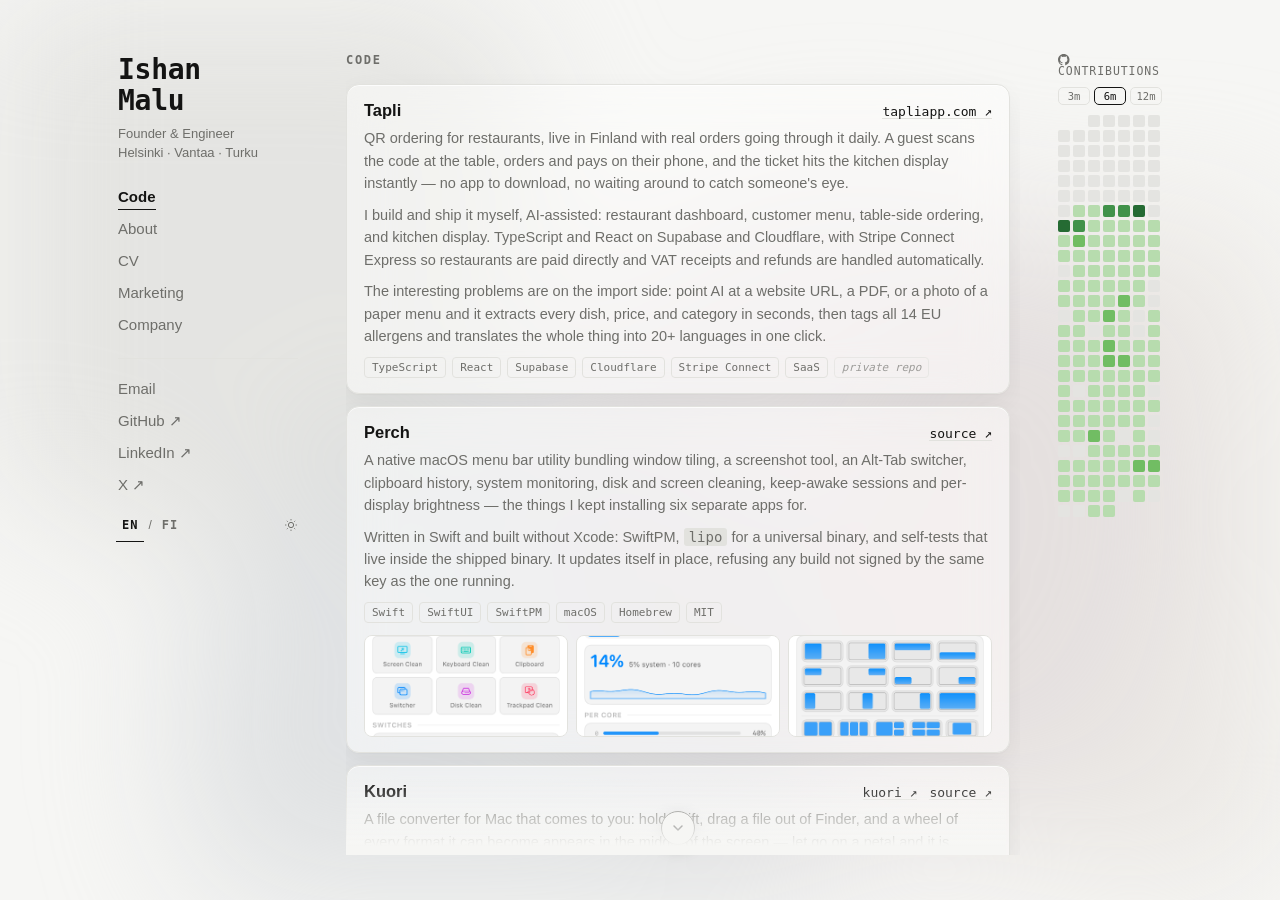
==== commit 1be07d11: "Kuori: lead with the tagline, link the site now that it's public" ====
--- a/index.html
+++ b/index.html
@@ -115,10 +115,11 @@
       <article class="item">
         <div class="item-head">
           <h3>Kuori</h3>
+          <a class="src" href="https://ishanmalu.github.io/kuori/" target="_blank" rel="noopener">kuori &#8599;</a>
           <a class="src" href="https://github.com/ishanmalu/kuori" target="_blank" rel="noopener">source &#8599;</a>
         </div>
-        <p data-t="code.kuori.1">A local file converter for macOS, built as a faster take on Tangerine. Hold Shift and drag a file out of Finder and a radial wheel appears under the cursor &mdash; release it on a petal to convert. Images, audio, video, documents and archives, plus same-format tools: resize, crop, compress, trim, strip metadata, OCR to a searchable PDF, and background removal. Everything runs on-device.</p>
-        <p data-t="code.kuori.2">Swift and AppKit, built without Xcode like Perch: SwiftPM, self-tests inside the binary, ad-hoc-signed. One capability graph drives the wheel, a <code>kuori</code> command line tool, saved presets, multi-step recipes and watch folders. ffmpeg, libvips, pandoc and six other engines are vendored into the app with a small dylib-relocation script, so it runs with nothing on <code>PATH</code>.</p>
+        <p data-t="code.kuori.1">A file converter for Mac that comes to you: hold Shift, drag a file out of Finder, and a wheel of every format it can become appears in the middle of the screen &mdash; let go on a petal and it is converted. Images, audio, video, documents and archives, plus same-format tools: resize, crop, compress, trim, strip metadata, OCR to a searchable PDF, background removal. Everything runs on-device.</p>
+        <p data-t="code.kuori.2">Swift and AppKit, built without Xcode like Perch: SwiftPM, self-tests inside the shipped binary, ad-hoc-signed. One capability graph drives the wheel, a <code>kuori</code> command line tool, saved presets, multi-step recipes and watch folders. Nine engines &mdash; ffmpeg, libvips, pandoc and six more &mdash; are vendored into the app by a dylib-relocation script I wrote, so it runs with nothing on <code>PATH</code>.</p>
         <p class="tags"><span>Swift</span><span>AppKit</span><span>SwiftPM</span><span>macOS</span><span>ffmpeg</span><span>Vision</span><span>MIT</span></p>
 
         <div class="shots">
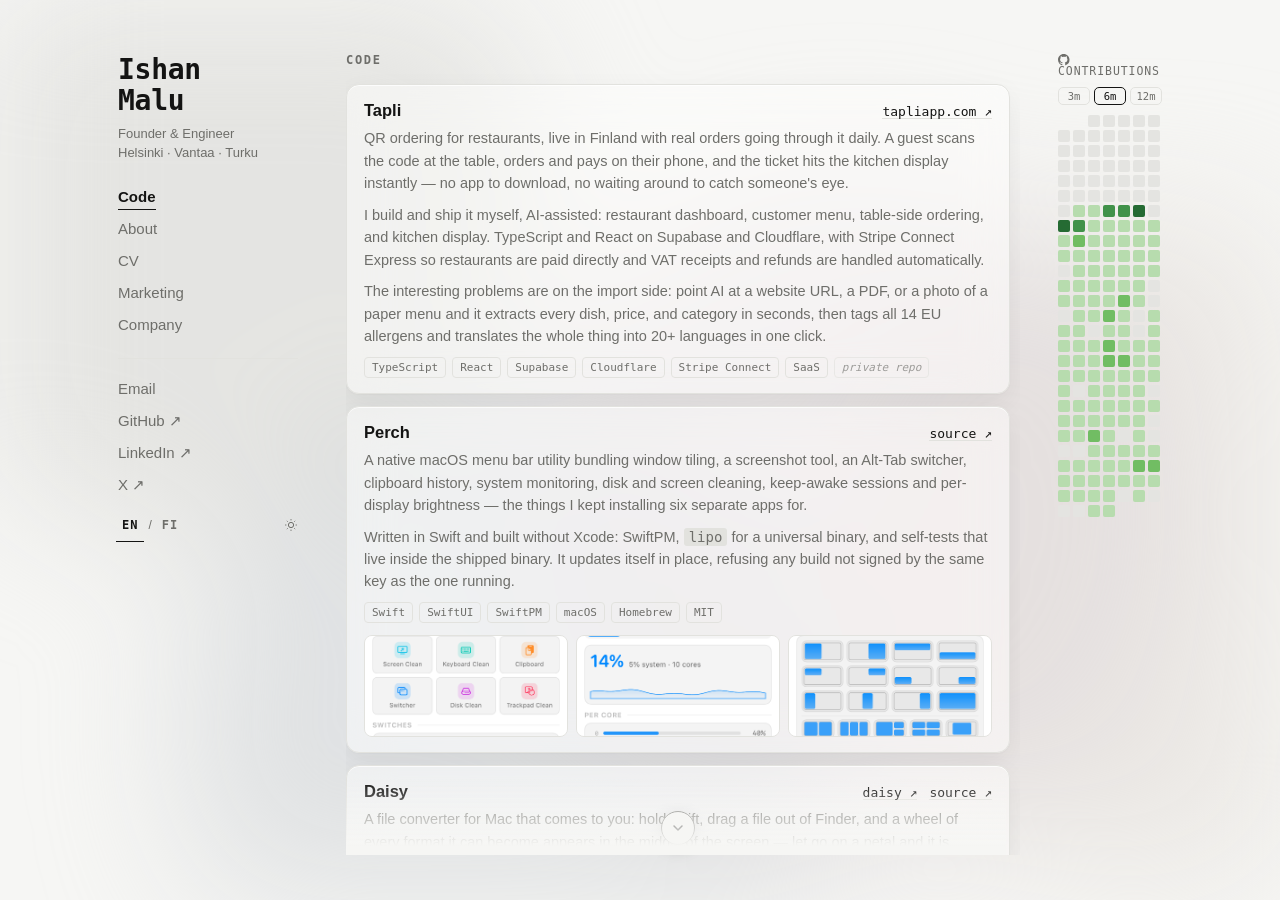
==== commit 59ec6e3b: "Kuori is now Daisy: rename, new links, new screenshots" ====
--- a/index.html
+++ b/index.html
@@ -114,18 +114,18 @@
 
       <article class="item">
         <div class="item-head">
-          <h3>Kuori</h3>
-          <a class="src" href="https://ishanmalu.github.io/kuori/" target="_blank" rel="noopener">kuori &#8599;</a>
-          <a class="src" href="https://github.com/ishanmalu/kuori" target="_blank" rel="noopener">source &#8599;</a>
-        </div>
-        <p data-t="code.kuori.1">A file converter for Mac that comes to you: hold Shift, drag a file out of Finder, and a wheel of every format it can become appears in the middle of the screen &mdash; let go on a petal and it is converted. Images, audio, video, documents and archives, plus same-format tools: resize, crop, compress, trim, strip metadata, OCR to a searchable PDF, background removal. Everything runs on-device.</p>
-        <p data-t="code.kuori.2">Swift and AppKit, built without Xcode like Perch: SwiftPM, self-tests inside the shipped binary, ad-hoc-signed. One capability graph drives the wheel, a <code>kuori</code> command line tool, saved presets, multi-step recipes and watch folders. Nine engines &mdash; ffmpeg, libvips, pandoc and six more &mdash; are vendored into the app by a dylib-relocation script I wrote, so it runs with nothing on <code>PATH</code>.</p>
-        <p class="tags"><span>Swift</span><span>AppKit</span><span>SwiftPM</span><span>macOS</span><span>ffmpeg</span><span>Vision</span><span>MIT</span></p>
+          <h3>Daisy</h3>
+          <a class="src" href="https://ishanmalu.github.io/daisy/" target="_blank" rel="noopener">daisy &#8599;</a>
+          <a class="src" href="https://github.com/ishanmalu/daisy" target="_blank" rel="noopener">source &#8599;</a>
+        </div>
+        <p data-t="code.daisy.1">A file converter for Mac that comes to you: hold Shift, drag a file out of Finder, and a wheel of every format it can become appears in the middle of the screen &mdash; let go on a petal and it is converted. Images, audio, video, documents and archives, plus same-format tools: resize, crop, compress, trim, strip metadata, OCR to a searchable PDF, background removal. Everything runs on-device.</p>
+        <p data-t="code.daisy.2">Swift and AppKit, built without Xcode like Perch: SwiftPM, self-tests inside the shipped binary, ad-hoc-signed. One capability graph drives the wheel, a <code>daisy</code> command line tool, saved presets, multi-step recipes and watch folders. Most of it is native &mdash; ImageIO, PDFKit and Vision &mdash; and the handful of permissively-licensed helpers it does need are vendored in by a dylib-relocation script I wrote, so it runs with nothing on <code>PATH</code>.</p>
+        <p class="tags"><span>Swift</span><span>AppKit</span><span>SwiftPM</span><span>macOS</span><span>ffmpeg</span><span>Vision</span><span>PolyForm NC</span></p>
 
         <div class="shots">
-          <a href="shots/kuori-dark.png" target="_blank" rel="noopener" aria-label="Open screenshot: Kuori conversion wheel" data-full-light="shots/kuori-light.png" data-full-dark="shots/kuori-dark.png">
-            <img src="shots/thumb-kuori-light.png" class="s-light" alt="Kuori: a radial wheel with format petals fanning out from the dropped file" loading="lazy" width="240" height="240">
-            <img src="shots/thumb-kuori-dark.png"  class="s-dark"  alt="Kuori: a radial wheel with format petals fanning out from the dropped file" loading="lazy" width="240" height="240">
+          <a href="shots/daisy-dark.png" target="_blank" rel="noopener" aria-label="Open screenshot: Daisy conversion wheel" data-full-light="shots/daisy-light.png" data-full-dark="shots/daisy-dark.png">
+            <img src="shots/thumb-daisy-light.png" class="s-light" alt="Daisy: white format petals fanning out around a yellow centre holding the dropped file" loading="lazy" width="240" height="240">
+            <img src="shots/thumb-daisy-dark.png"  class="s-dark"  alt="Daisy: white format petals fanning out around a yellow centre holding the dropped file" loading="lazy" width="240" height="240">
           </a>
         </div>
       </article>
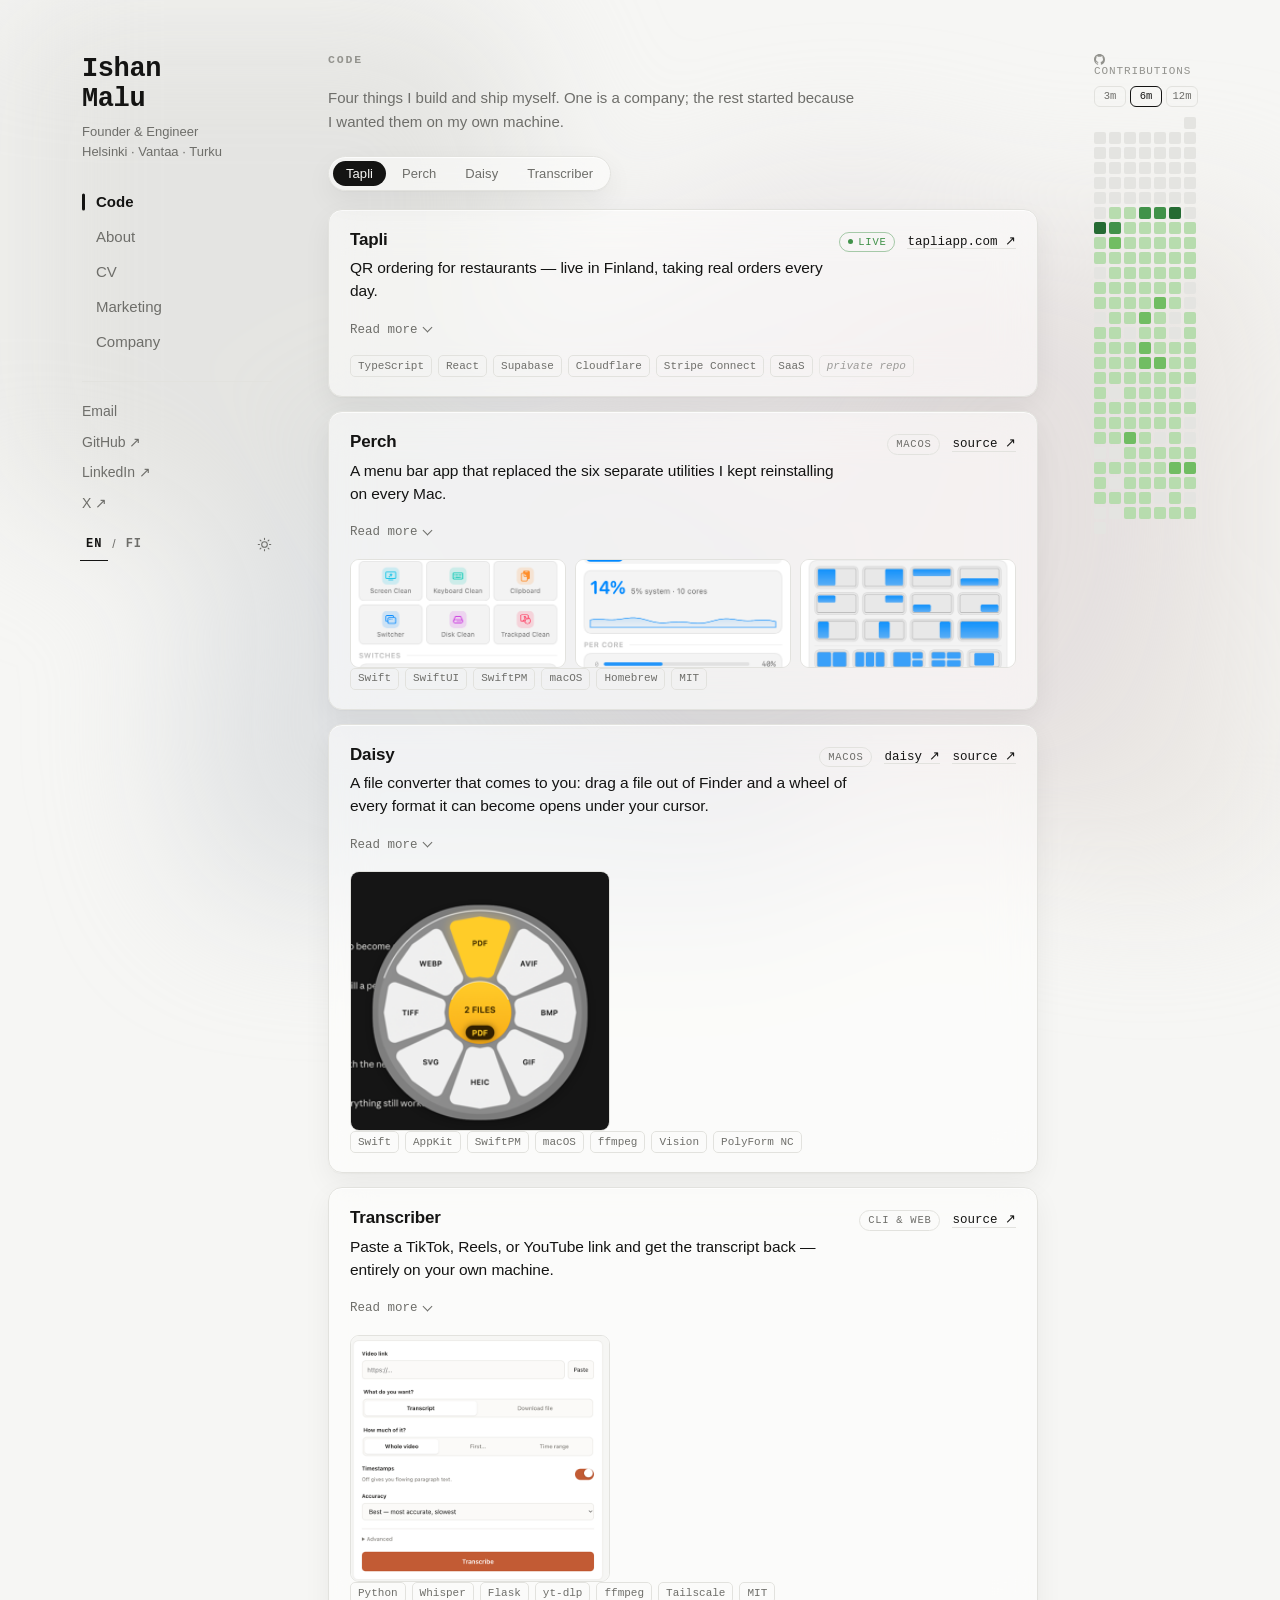
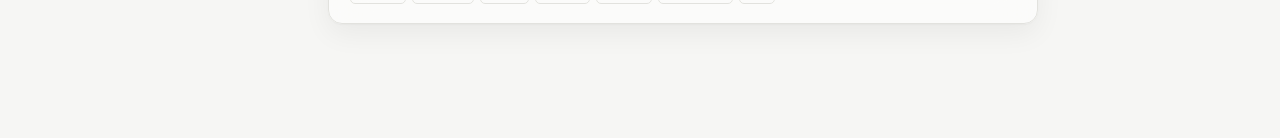
==== commit f15dc142: "Rebuild the layout around normal scrolling, and make the projects scannable The page was a fixed 100" ====
--- a/index.html
+++ b/index.html
@@ -3,7 +3,7 @@
 <head>
 <meta charset="utf-8">
 <meta name="viewport" content="width=device-width, initial-scale=1">
-<title>Ishan Malu — Founder of Tapli</title>
+<title>Ishan Malu</title>
 <meta name="description" content="Ishan Malu — founder of Tapli and engineer. Code, CV, marketing work.">
 <link rel="canonical" href="https://ishanmalu.github.io/">
 <meta name="theme-color" content="#f6f6f4" media="(prefers-color-scheme: light)">
@@ -23,8 +23,8 @@
 {"@context":"https://schema.org","@type":"Person","name":"Ishan Malu","url":"https://ishanmalu.github.io/","jobTitle":"Founder & CEO","worksFor":{"@type":"Organization","name":"Tapli","url":"https://tapliapp.com"},"address":{"@type":"PostalAddress","addressCountry":"FI"},"sameAs":["https://github.com/ishanmalu","https://www.linkedin.com/in/ishanmalu/","https://x.com/ishanmalu"]}
 </script>
 <link rel="icon" href="data:image/svg+xml,<svg xmlns='http://www.w3.org/2000/svg' viewBox='0 0 32 32'><text y='25' x='2' font-size='24' font-family='monospace'>im</text></svg>">
-<link rel="stylesheet" href="styles.css?v=42">
-<noscript><style>html,body{height:auto;overflow:visible}.wrap{height:auto}.pane{height:auto;overflow:visible}.view[hidden]{display:block !important}.view+.view{margin-top:48px}.langs{display:none}</style></noscript>
+<link rel="stylesheet" href="styles.css?v=56">
+<noscript><style>.view[hidden]{display:block !important}.view+.view{margin-top:56px}.langs{display:none}.proj .more::details-content{content-visibility:visible;block-size:auto}.proj .more>.more-body{display:block !important}.proj summary{display:none}</style></noscript>
 </head>
 <body>
 
@@ -69,32 +69,52 @@
     </div>
   </header>
 
-  <div class="pane-wrap">
-  <main class="pane" tabindex="0">
+  <main class="pane">
 
     <!-- ===== CODE ===== -->
     <section id="code" class="view" aria-labelledby="h-code">
       <h2 id="h-code" data-t="nav.code">Code</h2>
-
-      <article class="item">
+      <p data-t="code.intro">Four things I build and ship myself. One is a company; the rest started because I wanted them on my own machine.</p>
+
+      <nav class="projbar" aria-label="Projects">
+        <a href="#tapli">Tapli</a>
+        <a href="#perch">Perch</a>
+        <a href="#daisy">Daisy</a>
+        <a href="#transcriber">Transcriber</a>
+      </nav>
+
+      <article class="item proj" id="tapli">
         <div class="item-head">
           <h3>Tapli</h3>
+          <span class="status live" data-t="status.live">Live</span>
           <a class="src" href="https://tapliapp.com" target="_blank" rel="noopener">tapliapp.com &#8599;</a>
         </div>
-        <p data-t="code.tapli.1">QR ordering for restaurants, live in Finland with real orders going through it daily. A guest scans the code at the table, orders and pays on their phone, and the ticket hits the kitchen display instantly &mdash; no app to download, no waiting around to catch someone's eye.</p>
-        <p data-t="code.tapli.2">I build and ship it myself, AI-assisted: restaurant dashboard, customer menu, table-side ordering, and kitchen display. TypeScript and React on Supabase and Cloudflare, with Stripe Connect Express so restaurants are paid directly and VAT receipts and refunds are handled automatically.</p>
-        <p data-t="code.tapli.3">The interesting problems are on the import side: point AI at a website URL, a PDF, or a photo of a paper menu and it extracts every dish, price, and category in seconds, then tags all 14 EU allergens and translates the whole thing into 20+ languages in one click.</p>
+        <p class="lede" data-t="code.tapli.lede">QR ordering for restaurants &mdash; live in Finland, taking real orders every day.</p>
+        <details class="more">
+          <summary><span class="lbl-more" data-t="more">Read more</span><span class="lbl-less" data-t="less">Show less</span></summary>
+          <div class="more-body">
+            <p data-t="code.tapli.1">A guest scans the code at the table, orders and pays on their phone, and the ticket hits the kitchen display instantly &mdash; no app to download, no waiting around to catch someone's eye.</p>
+            <p data-t="code.tapli.2">I build and ship it myself, AI-assisted: restaurant dashboard, customer menu, table-side ordering, and kitchen display. TypeScript and React on Supabase and Cloudflare, with Stripe Connect Express so restaurants are paid directly and VAT receipts and refunds are handled automatically.</p>
+            <p data-t="code.tapli.3">The interesting problems are on the import side: point AI at a website URL, a PDF, or a photo of a paper menu and it extracts every dish, price, and category in seconds, then tags all 14 EU allergens and translates the whole thing into 20+ languages in one click.</p>
+          </div>
+        </details>
         <p class="tags"><span>TypeScript</span><span>React</span><span>Supabase</span><span>Cloudflare</span><span>Stripe Connect</span><span>SaaS</span><span class="muted" data-t="tag.private">private repo</span></p>
       </article>
 
-      <article class="item">
+      <article class="item proj" id="perch">
         <div class="item-head">
           <h3>Perch</h3>
+          <span class="status">macOS</span>
           <a class="src" href="https://github.com/ishanmalu/perch" target="_blank" rel="noopener">source &#8599;</a>
         </div>
-        <p data-t="code.perch.1">A native macOS menu bar utility bundling window tiling, a screenshot tool, an Alt-Tab switcher, clipboard history, system monitoring, disk and screen cleaning, keep-awake sessions and per-display brightness &mdash; the things I kept installing six separate apps for.</p>
-        <p data-t="code.perch.2">Written in Swift and built without Xcode: SwiftPM, <code>lipo</code> for a universal binary, and self-tests that live inside the shipped binary. It updates itself in place, refusing any build not signed by the same key as the one running.</p>
-        <p class="tags"><span>Swift</span><span>SwiftUI</span><span>SwiftPM</span><span>macOS</span><span>Homebrew</span><span>MIT</span></p>
+        <p class="lede" data-t="code.perch.lede">A menu bar app that replaced the six separate utilities I kept reinstalling on every Mac.</p>
+        <details class="more">
+          <summary><span class="lbl-more" data-t="more">Read more</span><span class="lbl-less" data-t="less">Show less</span></summary>
+          <div class="more-body">
+            <p data-t="code.perch.1">Window tiling, a screenshot tool, an Alt-Tab switcher, clipboard history, system monitoring, disk and screen cleaning, keep-awake sessions and per-display brightness &mdash; all native, all in one icon.</p>
+            <p data-t="code.perch.2">Written in Swift and built without Xcode: SwiftPM, <code>lipo</code> for a universal binary, and self-tests that live inside the shipped binary. It updates itself in place, refusing any build not signed by the same key as the one running.</p>
+          </div>
+        </details>
 
         <div class="shots">
           <a href="shots/panel-tools-dark.png" target="_blank" rel="noopener" aria-label="Open screenshot: Perch tools panel" data-full-light="shots/panel-tools-light.png" data-full-dark="shots/panel-tools-dark.png">
@@ -110,41 +130,56 @@
             <img src="shots/thumb-screen-dark.png"  class="s-dark"  alt="Perch window tiling layouts" loading="lazy" width="675" height="337">
           </a>
         </div>
-      </article>
-
-      <article class="item">
+        <p class="tags"><span>Swift</span><span>SwiftUI</span><span>SwiftPM</span><span>macOS</span><span>Homebrew</span><span>MIT</span></p>
+      </article>
+
+      <article class="item proj" id="daisy">
         <div class="item-head">
           <h3>Daisy</h3>
+          <span class="status">macOS</span>
           <a class="src" href="https://ishanmalu.github.io/daisy/" target="_blank" rel="noopener">daisy &#8599;</a>
           <a class="src" href="https://github.com/ishanmalu/daisy" target="_blank" rel="noopener">source &#8599;</a>
         </div>
-        <p data-t="code.daisy.1">A file converter for Mac that comes to you: hold Shift, drag a file out of Finder, and a wheel of every format it can become appears in the middle of the screen &mdash; let go on a petal and it is converted. Images, audio, video, documents and archives, plus same-format tools: resize, crop, compress, trim, strip metadata, OCR to a searchable PDF, background removal. Everything runs on-device.</p>
-        <p data-t="code.daisy.2">Swift and AppKit, built without Xcode like Perch: SwiftPM, self-tests inside the shipped binary, ad-hoc-signed. One capability graph drives the wheel, a <code>daisy</code> command line tool, saved presets, multi-step recipes and watch folders. Most of it is native &mdash; ImageIO, PDFKit and Vision &mdash; and the handful of permissively-licensed helpers it does need are vendored in by a dylib-relocation script I wrote, so it runs with nothing on <code>PATH</code>.</p>
-        <p class="tags"><span>Swift</span><span>AppKit</span><span>SwiftPM</span><span>macOS</span><span>ffmpeg</span><span>Vision</span><span>PolyForm NC</span></p>
-
-        <div class="shots">
+        <p class="lede" data-t="code.daisy.lede">A file converter that comes to you: drag a file out of Finder and a wheel of every format it can become opens under your cursor.</p>
+        <details class="more">
+          <summary><span class="lbl-more" data-t="more">Read more</span><span class="lbl-less" data-t="less">Show less</span></summary>
+          <div class="more-body">
+            <p data-t="code.daisy.1">Hold Shift, drag, and let go on a petal &mdash; it is converted. Images, audio, video, documents and archives, plus same-format tools: resize, crop, compress, trim, strip metadata, OCR to a searchable PDF, background removal. Everything runs on-device.</p>
+            <p data-t="code.daisy.2">Swift and AppKit, built without Xcode like Perch: SwiftPM, self-tests inside the shipped binary, ad-hoc-signed. One capability graph drives the wheel, a <code>daisy</code> command line tool, saved presets, multi-step recipes and watch folders. Most of it is native &mdash; ImageIO, PDFKit and Vision &mdash; and the handful of permissively-licensed helpers it does need are vendored in by a dylib-relocation script I wrote, so it runs with nothing on <code>PATH</code>.</p>
+          </div>
+        </details>
+
+        <div class="shots one">
           <a href="shots/daisy-dark.png" target="_blank" rel="noopener" aria-label="Open screenshot: Daisy conversion wheel" data-full-light="shots/daisy-light.png" data-full-dark="shots/daisy-dark.png">
             <img src="shots/thumb-daisy-light.png" class="s-light" alt="Daisy: white format petals fanning out around a yellow centre holding the dropped file" loading="lazy" width="240" height="240">
             <img src="shots/thumb-daisy-dark.png"  class="s-dark"  alt="Daisy: white format petals fanning out around a yellow centre holding the dropped file" loading="lazy" width="240" height="240">
           </a>
         </div>
-      </article>
-
-      <article class="item">
+        <p class="tags"><span>Swift</span><span>AppKit</span><span>SwiftPM</span><span>macOS</span><span>ffmpeg</span><span>Vision</span><span>PolyForm NC</span></p>
+      </article>
+
+      <article class="item proj" id="transcriber">
         <div class="item-head">
           <h3>Transcriber</h3>
+          <span class="status">CLI &amp; web</span>
           <a class="src" href="https://github.com/ishanmalu/Transcriber" target="_blank" rel="noopener">source &#8599;</a>
         </div>
-        <p data-t="code.transcriber.1">Paste a TikTok, Reels, or YouTube link and get the transcript back &mdash; the whole video or any slice of it, with or without timestamps. Everything runs locally: <code>yt-dlp</code> pulls the audio, Whisper transcribes it, and nothing is uploaded anywhere.</p>
-        <p data-t="code.transcriber.2">Python, with one shared core behind both a command line tool and a small Flask interface that streams each line in as it is recognised. Runs at 1.8x realtime on an M4, exports plain text or SRT, and I reach it from my phone over Tailscale rather than exposing it to the internet.</p>
-        <p class="tags"><span>Python</span><span>Whisper</span><span>Flask</span><span>yt-dlp</span><span>ffmpeg</span><span>Tailscale</span><span>MIT</span></p>
-
-        <div class="shots">
+        <p class="lede" data-t="code.transcriber.lede">Paste a TikTok, Reels, or YouTube link and get the transcript back &mdash; entirely on your own machine.</p>
+        <details class="more">
+          <summary><span class="lbl-more" data-t="more">Read more</span><span class="lbl-less" data-t="less">Show less</span></summary>
+          <div class="more-body">
+            <p data-t="code.transcriber.1">The whole video or any slice of it, with or without timestamps. <code>yt-dlp</code> pulls the audio, Whisper transcribes it, and nothing is uploaded anywhere.</p>
+            <p data-t="code.transcriber.2">Python, with one shared core behind both a command line tool and a small Flask interface that streams each line in as it is recognised. Runs at 1.8x realtime on an M4, exports plain text or SRT, and I reach it from my phone over Tailscale rather than exposing it to the internet.</p>
+          </div>
+        </details>
+
+        <div class="shots one">
           <a href="shots/transcriber-dark.png" target="_blank" rel="noopener" aria-label="Open screenshot: Transcriber interface" data-full-light="shots/transcriber-light.png" data-full-dark="shots/transcriber-dark.png">
             <img src="shots/thumb-transcriber-light.png" class="s-light" alt="Transcriber: paste a link, pick whole video or a time range, get a transcript or a file" loading="lazy" width="620" height="590">
             <img src="shots/thumb-transcriber-dark.png"  class="s-dark"  alt="Transcriber: paste a link, pick whole video or a time range, get a transcript or a file" loading="lazy" width="620" height="590">
           </a>
         </div>
+        <p class="tags"><span>Python</span><span>Whisper</span><span>Flask</span><span>yt-dlp</span><span>ffmpeg</span><span>Tailscale</span><span>MIT</span></p>
       </article>
     </section>
 
@@ -166,85 +201,105 @@
       </p>
 
       <h4 data-t="cv.experience">Experience</h4>
-
-      <article class="item lead">
-        <div class="item-head"><h3 data-t="cv.tapli.h">Founder &amp; CEO &mdash; Tapli</h3></div>
-        <span class="when">Helsinki &middot; May 2026 &ndash; <span data-t="now">now</span></span>
-        <p data-t="cv.tapli">Founded and run a QR ordering and digital menu platform, live in Finnish restaurants. I own sales, pricing, marketing, and product direction &mdash; and build and ship the product itself in TypeScript and React on Supabase and Cloudflare.</p>
-      </article>
+      <ul class="cv-list">
+        <li class="now">
+          <article class="item lead">
+            <div class="item-head"><h3 data-t="cv.tapli.h">Founder &amp; CEO &mdash; Tapli</h3></div>
+            <span class="when">Helsinki &middot; May 2026 &ndash; <span data-t="now">now</span></span>
+            <p data-t="cv.tapli">Founded and run a QR ordering and digital menu platform, live in Finnish restaurants. I own sales, pricing, marketing, and product direction &mdash; and build and ship the product itself in TypeScript and React on Supabase and Cloudflare.</p>
+          </article>
+        </li>
+      </ul>
 
       <h4 data-t="cv.alongside">Alongside</h4>
-
-      <article class="item">
-        <div class="item-head"><h3 data-t="cv.clasturku.h">Sales Advisor &mdash; Clas Ohlson</h3></div>
-        <span class="when">Turku &middot; Sep 2026 &ndash; <span data-t="now">now</span></span>
-        <p data-t="cv.clas.turku">Back on the shop floor at the Turku store after moving there to study &mdash; shelving, pricing, seasonal merchandising, and customer service.</p>
-      </article>
-
-      <article class="item">
-        <div class="item-head"><h3 data-t="cv.addnow.h">Head of Marketing &amp; Social Media &mdash; AddNow</h3></div>
-        <span class="when">Helsinki &middot; Nov 2025 &ndash; <span data-t="now">now</span></span>
-        <p data-t="cv.addnow">Leading marketing and content for an AI-powered contact management app. TikTok and Reels scripting, carousels, content calendars, and creative direction.</p>
-      </article>
-
-      <article class="item">
-        <div class="item-head"><h3 data-t="cv.helena.h">Event &amp; Customer Engagement &mdash; Helena Riihitupa Oy</h3></div>
-        <span class="when">Helsinki &middot; Sep 2025 &ndash; <span data-t="now">now</span></span>
-        <p data-t="cv.helena">On-site customer engagement and event work across Helsinki, representing brands directly to consumers.</p>
-      </article>
+      <ul class="cv-list">
+        <li class="now">
+          <article class="item">
+            <div class="item-head"><h3 data-t="cv.clasturku.h">Sales Advisor &mdash; Clas Ohlson</h3></div>
+            <span class="when">Turku &middot; Sep 2026 &ndash; <span data-t="now">now</span></span>
+            <p data-t="cv.clas.turku">Back on the shop floor at the Turku store after moving there to study &mdash; shelving, pricing, seasonal merchandising, and customer service.</p>
+          </article>
+        </li>
+        <li class="now">
+          <article class="item">
+            <div class="item-head"><h3 data-t="cv.addnow.h">Head of Marketing &amp; Social Media &mdash; AddNow</h3></div>
+            <span class="when">Helsinki &middot; Nov 2025 &ndash; <span data-t="now">now</span></span>
+            <p data-t="cv.addnow">Leading marketing and content for an AI-powered contact management app. TikTok and Reels scripting, carousels, content calendars, and creative direction.</p>
+          </article>
+        </li>
+        <li class="now">
+          <article class="item">
+            <div class="item-head"><h3 data-t="cv.helena.h">Event &amp; Customer Engagement &mdash; Helena Riihitupa Oy</h3></div>
+            <span class="when">Helsinki &middot; Sep 2025 &ndash; <span data-t="now">now</span></span>
+            <p data-t="cv.helena">On-site customer engagement and event work across Helsinki, representing brands directly to consumers.</p>
+          </article>
+        </li>
+      </ul>
 
       <h4 data-t="cv.earlier">Earlier</h4>
-
-      <article class="item">
-        <div class="item-head"><h3 data-t="cv.clas.h">Sales Advisor &mdash; Clas Ohlson</h3></div>
-        <span class="when">Vantaa &middot; Oct 2025 &ndash; Jul 2026</span>
-        <p data-t="cv.clas">Shop floor, merchandising, and order fulfilment at Finland's only Clas Ohlson e-commerce warehouse. Club Clas Ambassador, tracking and growing loyalty sign-ups.</p>
-      </article>
-
-      <article class="item">
-        <div class="item-head"><h3 data-t="cv.freelance.h">Freelance &mdash; Social Media &amp; Video Editing</h3></div>
-        <span class="when">Helsinki &middot; Aug 2023 &ndash; Jun 2026</span>
-        <p data-t="cv.freelance">Delivered short-form content end to end for brands &mdash; scripting, filming, editing, and performance analysis &mdash; across TikTok, Instagram Reels, YouTube Shorts, and LinkedIn, plus podcast editing and full production.</p>
-        <p data-t="cv.freelance.clients">Clients included Moov Kids, Birkkalan Tila, Euro Scalers, The F-Company, Studio Manu, and Ome Energy by Hartwall.</p>
-      </article>
-
-      <article class="item">
-        <div class="item-head"><h3 data-t="cv.fdf.h">Sergeant &mdash; Finnish Defence Forces</h3></div>
-        <span class="when">Upinniemi &middot; Jul 2024 &ndash; Jun 2025</span>
-        <p data-t="cv.fdf">One year of national service at Upinniemi Naval Base. NCO course, then office area officer responsible for unit documentation and administration.</p>
-      </article>
-
-      <article class="item">
-        <div class="item-head"><h3 data-t="cv.euro.h">Social Media Marketer &mdash; Euro Scalers</h3></div>
-        <span class="when">Turku &middot; Aug 2023 &ndash; Dec 2023</span>
-        <p data-t="cv.euro">Short-form video and social marketing. CapCut, Premiere Pro, Photoshop, Illustrator, Canva.</p>
-      </article>
-
-      <article class="item">
-        <div class="item-head"><h3 data-t="cv.nordic.h">Sales Consultant &mdash; Nordic Sales Crew Oy</h3></div>
-        <span class="when">Helsinki &middot; May 2022 &ndash; Sep 2022</span>
-        <p data-t="cv.nordic">Face-to-face sales at one of Finland's largest field sales agencies. Objection handling and customer-facing communication.</p>
-      </article>
+      <ul class="cv-list">
+        <li>
+          <article class="item">
+            <div class="item-head"><h3 data-t="cv.clas.h">Sales Advisor &mdash; Clas Ohlson</h3></div>
+            <span class="when">Vantaa &middot; Oct 2025 &ndash; Jul 2026</span>
+            <p data-t="cv.clas">Shop floor, merchandising, and order fulfilment at Finland's only Clas Ohlson e-commerce warehouse. Club Clas Ambassador, tracking and growing loyalty sign-ups.</p>
+          </article>
+        </li>
+        <li>
+          <article class="item">
+            <div class="item-head"><h3 data-t="cv.freelance.h">Freelance &mdash; Social Media &amp; Video Editing</h3></div>
+            <span class="when">Helsinki &middot; Aug 2023 &ndash; Jun 2026</span>
+            <p data-t="cv.freelance">Delivered short-form content end to end for brands &mdash; scripting, filming, editing, and performance analysis &mdash; across TikTok, Instagram Reels, YouTube Shorts, and LinkedIn, plus podcast editing and full production.</p>
+            <p data-t="cv.freelance.clients">Clients included Moov Kids, Birkkalan Tila, Euro Scalers, The F-Company, Studio Manu, and Ome Energy by Hartwall.</p>
+          </article>
+        </li>
+        <li>
+          <article class="item">
+            <div class="item-head"><h3 data-t="cv.fdf.h">Sergeant &mdash; Finnish Defence Forces</h3></div>
+            <span class="when">Upinniemi &middot; Jul 2024 &ndash; Jun 2025</span>
+            <p data-t="cv.fdf">One year of national service at Upinniemi Naval Base. NCO course, then office area officer responsible for unit documentation and administration.</p>
+          </article>
+        </li>
+        <li>
+          <article class="item">
+            <div class="item-head"><h3 data-t="cv.euro.h">Social Media Marketer &mdash; Euro Scalers</h3></div>
+            <span class="when">Turku &middot; Aug 2023 &ndash; Dec 2023</span>
+            <p data-t="cv.euro">Short-form video and social marketing. CapCut, Premiere Pro, Photoshop, Illustrator, Canva.</p>
+          </article>
+        </li>
+        <li>
+          <article class="item">
+            <div class="item-head"><h3 data-t="cv.nordic.h">Sales Consultant &mdash; Nordic Sales Crew Oy</h3></div>
+            <span class="when">Helsinki &middot; May 2022 &ndash; Sep 2022</span>
+            <p data-t="cv.nordic">Face-to-face sales at one of Finland's largest field sales agencies. Objection handling and customer-facing communication.</p>
+          </article>
+        </li>
+      </ul>
 
       <h4 data-t="cv.education">Education</h4>
-
-      <article class="item edu">
-        <div class="item-head"><h3 data-t="edu.turku.h">BEng, Information &amp; Communication Technology</h3></div>
-        <p class="inst" data-t="edu.turku.p">Turku University of Applied Sciences</p>
-        <span class="when">Turku &middot; 2026 &ndash; <span data-t="now">now</span></span>
-      </article>
-
-      <article class="item edu">
-        <div class="item-head"><h3 data-t="edu.tampere.h">Software Engineering, Open University route (20 ECTS)</h3></div>
-        <p class="inst" data-t="edu.tampere.p">Tampere University</p>
-        <span class="when">Tampere &middot; 2025 &ndash; 2026</span>
-      </article>
-
-      <article class="item edu">
-        <div class="item-head"><h3 data-t="edu.hs.h">Finnish Matriculation Examination</h3></div>
-        <p class="inst" data-t="edu.hs.p">Vuosaari High School &mdash; coursework in Python and HTML</p>
-        <span class="when">Helsinki &middot; 2020 &ndash; 2023</span>
-      </article>
+      <ul class="cv-list">
+        <li class="now">
+          <article class="item edu">
+            <div class="item-head"><h3 data-t="edu.turku.h">BEng, Information &amp; Communication Technology</h3></div>
+            <p class="inst" data-t="edu.turku.p">Turku University of Applied Sciences</p>
+            <span class="when">Turku &middot; 2026 &ndash; <span data-t="now">now</span></span>
+          </article>
+        </li>
+        <li>
+          <article class="item edu">
+            <div class="item-head"><h3 data-t="edu.tampere.h">Software Engineering, Open University route (20 ECTS)</h3></div>
+            <p class="inst" data-t="edu.tampere.p">Tampere University</p>
+            <span class="when">Tampere &middot; 2025 &ndash; 2026</span>
+          </article>
+        </li>
+        <li>
+          <article class="item edu">
+            <div class="item-head"><h3 data-t="edu.hs.h">Finnish Matriculation Examination</h3></div>
+            <p class="inst" data-t="edu.hs.p">Vuosaari High School &mdash; coursework in Python and HTML</p>
+            <span class="when">Helsinki &middot; 2020 &ndash; 2023</span>
+          </article>
+        </li>
+      </ul>
 
       <h4 data-t="cv.skills">Skills</h4>
       <article class="item skills-card">
@@ -256,15 +311,11 @@
       </article>
 
       <h4 data-t="cv.certs">Certifications</h4>
-      <article class="item">
-        <div class="item-head"><h3>Claude Code in Action &mdash; Anthropic</h3><span class="when">2026</span></div>
-      </article>
-      <article class="item">
-        <div class="item-head"><h3>Claude Code 101 &mdash; Anthropic</h3><span class="when">2026</span></div>
-      </article>
-      <article class="item">
-        <div class="item-head"><h3>Google Ads Measurement &mdash; Google</h3><span class="when">2024</span></div>
-      </article>
+      <ul class="certs">
+        <li>Claude Code in Action &mdash; Anthropic <span class="when">2026</span></li>
+        <li>Claude Code 101 &mdash; Anthropic <span class="when">2026</span></li>
+        <li>Google Ads Measurement &mdash; Google <span class="when">2024</span></li>
+      </ul>
     </section>
 
     <!-- ===== MARKETING ===== -->
@@ -274,7 +325,7 @@
       <p data-t="mk.formats">The work: short-form hooks, B2B explainers and product demos, scripted customer case studies, build-in-public series, podcast editing, and full production from brief to final cut.</p>
 
       <div class="flow">
-      <article class="item">
+      <article class="item wide">
         <div class="item-head"><h3 data-t="mk.free.h">Freelance &mdash; Social Media &amp; Video Editing</h3><span class="when">2023 &ndash; 2026</span></div>
         <p data-t="mk.free.p1">Three years running the whole pipeline for brands: scripting, filming, editing, and reading the numbers afterwards. Short-form for TikTok, Instagram Reels, YouTube Shorts, and LinkedIn; B2B explainers and scripted customer case studies; plus podcast editing and end-to-end production.</p>
         <p data-t="mk.free.p2">Across food, drink, energy, agriculture, and startups &mdash; six clients whose audiences had almost nothing in common, which is the part that taught me the most.</p>
@@ -335,10 +386,6 @@
     </section>
 
   </main>
-    <button class="scroll-cue" type="button" aria-label="Scroll down for more">
-      <svg viewBox="0 0 24 24" aria-hidden="true"><path d="M6 9l6 6 6-6"/></svg>
-    </button>
-  </div>
 
   <!-- ===== CONTRIBUTIONS ===== -->
   <aside class="graph" aria-labelledby="graph-h">
@@ -359,7 +406,7 @@
   <img alt="">
 </dialog>
 
-<script src="lang.js?v=42"></script>
-<script src="app.js?v=42"></script>
+<script src="lang.js?v=56"></script>
+<script src="app.js?v=56"></script>
 </body>
 </html>
--- a/styles.css
+++ b/styles.css
@@ -2,48 +2,62 @@
 :root{
   --ink:#141413;
   --dim:#6e6e6a;
+  --faint:#93938e;
   --line:#e2e2de;
+  --line-2:#ededea;
   --acc:#141413;
   --paper:#f6f6f4;
-  --card:rgba(255,255,255,.5);
+  --card:rgba(255,255,255,.55);
+  --card-2:rgba(255,255,255,.34);
   --edge:rgba(255,255,255,.75);
   --shadow:0 1px 2px rgba(0,0,0,.035), 0 10px 28px rgba(0,0,0,.055);
+  --shadow-lift:0 2px 4px rgba(0,0,0,.05), 0 18px 44px rgba(0,0,0,.10);
   --g1:#d9d9d6; --g2:#e4e0da; --g3:#d3d6d9; --g4:#e0dadc;
   --gl0:#e4e4e1; --gl1:#b7dcae; --gl2:#71bd63; --gl3:#41924a; --gl4:#256b33;
   --blob-alpha:.6;
+  --r:14px;
+  --mono:ui-monospace,SFMono-Regular,Menlo,monospace;
+  --sans:ui-sans-serif,-apple-system,BlinkMacSystemFont,"Segoe UI",Roboto,sans-serif;
+  --top:clamp(28px,6vh,56px);
+  --navh:44px;
 }
 @media (prefers-color-scheme: dark){
   :root:not([data-theme="light"]){
-    --ink:#ececea; --dim:#8d8d89; --line:#2a2a28;
+    --ink:#ececea; --dim:#8d8d89; --faint:#77776f; --line:#2a2a28; --line-2:#212120;
     --acc:#ececea; --paper:#0d0d0c;
-    --card:rgba(30,30,29,.44);
+    --card:rgba(30,30,29,.46);
+    --card-2:rgba(30,30,29,.3);
     --edge:rgba(255,255,255,.07);
     --shadow:0 1px 2px rgba(0,0,0,.3), 0 12px 32px rgba(0,0,0,.35);
+    --shadow-lift:0 2px 6px rgba(0,0,0,.35), 0 20px 48px rgba(0,0,0,.45);
     --g1:#1e1e1d; --g2:#26241f; --g3:#1b1e21; --g4:#241d20;
     --gl0:#1e1e1d; --gl1:#1f4a2c; --gl2:#2f6b2c; --gl3:#4f9c46; --gl4:#8fbf7a;
     --blob-alpha:.85;
   }
 }
 :root[data-theme="dark"]{
-    --ink:#ececea; --dim:#8d8d89; --line:#2a2a28;
+    --ink:#ececea; --dim:#8d8d89; --faint:#77776f; --line:#2a2a28; --line-2:#212120;
     --acc:#ececea; --paper:#0d0d0c;
-    --card:rgba(30,30,29,.44);
+    --card:rgba(30,30,29,.46);
+    --card-2:rgba(30,30,29,.3);
     --edge:rgba(255,255,255,.07);
     --shadow:0 1px 2px rgba(0,0,0,.3), 0 12px 32px rgba(0,0,0,.35);
+    --shadow-lift:0 2px 6px rgba(0,0,0,.35), 0 20px 48px rgba(0,0,0,.45);
     --g1:#1e1e1d; --g2:#26241f; --g3:#1b1e21; --g4:#241d20;
     --gl0:#1e1e1d; --gl1:#1f4a2c; --gl2:#2f6b2c; --gl3:#4f9c46; --gl4:#8fbf7a;
     --blob-alpha:.85;
 }
 
 *{box-sizing:border-box}
-html,body{margin:0;padding:0;height:100%}
+html{scroll-behavior:smooth}
+html,body{margin:0;padding:0}
 body{
   background:var(--paper);
   color:var(--ink);
-  font:16px/1.6 ui-sans-serif,-apple-system,BlinkMacSystemFont,"Segoe UI",Roboto,sans-serif;
+  font:16px/1.6 var(--sans);
   -webkit-font-smoothing:antialiased;
-  height:100%;
-  overflow:hidden;   /* .pane scrolls, not the page */
+  text-rendering:optimizeLegibility;
+  min-height:100%;
 }
 
 /* drifting background */
@@ -69,130 +83,190 @@
               66%{transform:translate(10vw,-8vh) scale(.92)}}
 
 @media (prefers-reduced-motion: reduce){
+  html{scroll-behavior:auto}
   .blob{animation:none}
   *,*::before,*::after{transition-duration:.01ms !important;animation-duration:.01ms !important}
 }
 
-/* layout */
+/* layout — the document scrolls; the rail and the calendar stick */
 .wrap{
-  max-width:1100px;margin:0 auto;padding:6vh 28px 5vh;
-  height:100dvh;
-  display:grid;grid-template-columns:180px 1fr auto;gap:48px;align-items:start;
-}
-
-.rail{align-self:start}
-.name{font:600 28px/1.12 ui-monospace,SFMono-Regular,Menlo,monospace;margin:0;letter-spacing:-.01em}
-.tag{margin:7px 0 22px;color:var(--dim);font-size:13px;line-height:1.5}
-
-.nav,.ext{display:flex;flex-direction:column;gap:7px}
-.ext{margin-top:20px;padding-top:18px;border-top:1px solid var(--line)}
-.nav a,.ext a{
-  color:var(--dim);text-decoration:none;font-size:15px;width:fit-content;
+  max-width:1180px;margin:0 auto;padding:var(--top) 32px 12vh;
+  display:grid;grid-template-columns:190px minmax(0,1fr) 104px;gap:56px;align-items:start;
+}
+
+.rail{position:sticky;top:var(--top);align-self:start}
+.name{font:600 27px/1.12 var(--mono);margin:0;letter-spacing:-.015em}
+.tag{margin:8px 0 24px;color:var(--dim);font-size:13px;line-height:1.5}
+
+.nav,.ext{display:flex;flex-direction:column;gap:1px}
+.ext{margin-top:22px;padding-top:18px;border-top:1px solid var(--line);gap:7px}
+.nav a{
+  position:relative;display:block;
+  color:var(--dim);text-decoration:none;font-size:15px;
+  padding:5px 0 5px 14px;border-radius:6px;
+  transition:color .15s ease;
+}
+/* the marker rides in the gutter, so the label never shifts on activation */
+.nav a::before{
+  content:"";position:absolute;left:0;top:50%;translate:0 -50%;
+  width:3px;height:0;border-radius:2px;background:var(--ink);
+  transition:height .18s ease;
+}
+.nav a:hover{color:var(--ink)}
+.nav a:hover::before{height:12px;background:var(--line)}
+.nav a.on{color:var(--ink);font-weight:600}
+.nav a.on::before{height:17px;background:var(--ink)}
+
+.ext a{
+  color:var(--dim);text-decoration:none;font-size:14px;width:fit-content;
   border-bottom:1px solid transparent;transition:color .15s,border-color .15s;
 }
-.nav a:hover,.ext a:hover{color:var(--ink);border-bottom-color:var(--line)}
-.nav a.on{color:var(--ink);font-weight:600;border-bottom-color:var(--ink)}
-
-.controls{margin-top:18px;display:flex;align-items:center;justify-content:space-between;gap:10px}
+.ext a:hover{color:var(--ink);border-bottom-color:var(--line)}
+
+.controls{margin-top:20px;display:flex;align-items:center;justify-content:space-between;gap:10px}
 .langs{display:flex;gap:6px;align-items:center;color:var(--dim);font-size:12px}
 .langs button{
   background:none;border:0;padding:10px 6px;margin:-10px -2px;cursor:pointer;color:var(--dim);
-  font:600 12px/1 ui-monospace,monospace;letter-spacing:.08em;
+  font:600 12px/1 var(--mono);letter-spacing:.08em;
   border-bottom:1px solid transparent;
 }
 .langs button:hover{color:var(--ink)}
 .langs button[aria-pressed="true"]{color:var(--ink);border-bottom-color:var(--ink)}
 
-:focus-visible{outline:2px solid var(--ink);outline-offset:3px;border-radius:2px}
+:focus-visible{outline:2px solid var(--ink);outline-offset:3px;border-radius:4px}
 
 /* pane */
-.pane-wrap{position:relative;min-width:0;min-height:0;height:100%}
-.pane{
-  min-width:0;min-height:0;height:100%;
-  overflow-y:auto;overscroll-behavior:contain;
-  padding-right:10px;margin-right:-10px;
-  scrollbar-width:thin;scrollbar-color:var(--line) transparent;
-}
-.pane::-webkit-scrollbar{width:6px}
-.pane::-webkit-scrollbar-thumb{background:var(--line);border-radius:3px}
-.pane::-webkit-scrollbar-track{background:transparent}
-
-/* scroll cue: the pane scrolls on its own, so signal when there is more below */
-.pane-wrap::after{
-  content:"";position:absolute;left:0;right:4px;bottom:0;height:76px;
-  background:linear-gradient(to bottom, transparent, var(--paper) 88%);
-  opacity:0;transition:opacity .25s ease;pointer-events:none;
-}
-.pane-wrap.can-scroll::after{opacity:1}
-.scroll-cue{
-  position:absolute;left:50%;bottom:10px;transform:translateX(-50%);
-  display:grid;place-items:center;width:34px;height:34px;padding:0;
-  border:1px solid var(--dim);border-radius:50%;
-  background:var(--paper);color:var(--ink);cursor:pointer;
-  box-shadow:0 4px 16px rgba(0,0,0,.18);
-  opacity:0;pointer-events:none;transition:opacity .25s ease,color .15s,border-color .15s,background .15s;
-}
-.pane-wrap.can-scroll .scroll-cue{opacity:1;pointer-events:auto;animation:cue-bob 1.9s ease-in-out infinite}
-.scroll-cue:hover{background:var(--ink);color:var(--paper);border-color:var(--ink)}
-.scroll-cue svg{width:16px;height:16px;fill:none;stroke:currentColor;stroke-width:2.2;stroke-linecap:round;stroke-linejoin:round}
-@keyframes cue-bob{0%,100%{transform:translate(-50%,0)}50%{transform:translate(-50%,3px)}}
+.pane{min-width:0}
 .view h2{
-  font:600 12px/1 ui-monospace,monospace;letter-spacing:.14em;text-transform:uppercase;
-  color:var(--dim);margin:0 0 18px;
+  font:600 11.5px/1 var(--mono);letter-spacing:.16em;text-transform:uppercase;
+  color:var(--faint);margin:0 0 20px;
 }
 .view h4{
-  font:600 12px/1 ui-monospace,monospace;letter-spacing:.12em;text-transform:uppercase;
-  color:var(--dim);margin:24px 0 10px;
-}
-.view>p{margin:0 0 12px;max-width:62ch}
-
+  font:600 11.5px/1 var(--mono);letter-spacing:.14em;text-transform:uppercase;
+  color:var(--faint);margin:30px 0 12px;
+}
+.view>p{margin:0 0 14px;max-width:64ch;color:var(--dim);font-size:15px}
+.view>p:last-of-type{margin-bottom:22px}
+
+/* cards */
 .item{
   background:var(--card);
-  border:1px solid var(--line);border-radius:13px;
-  padding:15px 17px;margin:0 0 12px;
+  border:1px solid var(--line);border-radius:var(--r);
+  padding:17px 19px;margin:0 0 14px;
   backdrop-filter:blur(22px) saturate(165%);
   -webkit-backdrop-filter:blur(22px) saturate(165%);
   box-shadow:inset 0 1px 0 var(--edge), var(--shadow);
-  transition:transform .18s ease, box-shadow .18s ease;
-}
-.item:hover{box-shadow:inset 0 1px 0 var(--edge), 0 2px 4px rgba(0,0,0,.05), 0 16px 40px rgba(0,0,0,.09)}
-.item-head{display:flex;align-items:baseline;gap:6px 12px;flex-wrap:wrap;margin-bottom:6px}
+  transition:box-shadow .2s ease, border-color .2s ease, transform .2s ease;
+}
+.item:hover{box-shadow:inset 0 1px 0 var(--edge), var(--shadow-lift)}
+.item-head{display:flex;align-items:baseline;gap:6px 12px;flex-wrap:wrap;margin-bottom:4px}
 .item-head h3{flex:1 1 auto;min-width:0}
-.item h3{font:600 16.5px/1.3 ui-sans-serif,-apple-system,sans-serif;margin:0}
-.item p{font-size:14.5px;line-height:1.55;color:var(--dim);margin:0 0 9px}
+.item h3{font:600 17px/1.3 var(--sans);margin:0;letter-spacing:-.01em}
+.item p{font-size:14.5px;line-height:1.58;color:var(--dim);margin:0 0 10px}
 .item p:last-child{margin-bottom:0}
-.when{margin-left:auto;flex:0 0 auto;white-space:nowrap;color:var(--dim);font:400 13px/1 ui-monospace,monospace}
+.when{margin-left:auto;flex:0 0 auto;white-space:nowrap;color:var(--faint);font:400 12.5px/1 var(--mono)}
 .src{
-  margin-left:auto;color:var(--ink);text-decoration:none;
-  font:400 13px/1 ui-monospace,monospace;border-bottom:1px solid var(--line);
+  margin-left:auto;color:var(--ink);text-decoration:none;white-space:nowrap;
+  font:400 12.5px/1 var(--mono);border-bottom:1px solid var(--line);
 }
 .src:hover{border-bottom-color:currentColor}
 .src-inline{margin-left:0}
-code{font:400 14px/1 ui-monospace,monospace;background:var(--line);padding:1px 5px;border-radius:3px}
-
-.tags{display:flex;flex-wrap:wrap;gap:6px}
+code{font:400 13.5px/1 var(--mono);background:var(--line-2);border:1px solid var(--line);padding:1px 5px;border-radius:4px}
+
+.tags{display:flex;flex-wrap:wrap;gap:6px;margin:0}
 .tags span{
-  font:400 11px/1 ui-monospace,monospace;color:var(--dim);
-  border:1px solid var(--line);border-radius:4px;padding:4px 7px;
+  font:400 11px/1 var(--mono);color:var(--dim);
+  border:1px solid var(--line);border-radius:5px;padding:4.5px 7px;
 }
 .tags .muted{opacity:.65;font-style:italic}
 
+
+/* ---- project jump bar: a floating pill strip that follows you down the
+   Code section, so any project is one click away from anywhere ---------- */
+.projbar{
+  position:sticky;top:12px;z-index:4;
+  display:flex;gap:3px;width:fit-content;max-width:100%;
+  margin:0 0 18px;padding:4px;
+  overflow-x:auto;scrollbar-width:none;
+  border:1px solid var(--line);border-radius:999px;
+  background:var(--card);
+  backdrop-filter:blur(20px) saturate(170%);
+  -webkit-backdrop-filter:blur(20px) saturate(170%);
+  box-shadow:inset 0 1px 0 var(--edge), var(--shadow);
+}
+.projbar::-webkit-scrollbar{display:none}
+.projbar a{
+  flex:0 0 auto;
+  padding:6px 13px;border-radius:999px;
+  font:500 13px/1 var(--sans);letter-spacing:.005em;
+  color:var(--dim);text-decoration:none;white-space:nowrap;
+  transition:color .15s ease,background .15s ease;
+}
+.projbar a:hover{color:var(--ink);background:var(--card-2)}
+.projbar a.on{background:var(--ink);color:var(--paper)}
+/* a jump lands the card just under the bar */
+.proj{scroll-margin-top:64px}
+
+/* ---- project cards: scannable first, detailed on demand ---------------- */
+.proj{padding:19px 21px}
+.proj .lede{
+  color:var(--ink);font-size:15.5px;line-height:1.5;font-weight:500;
+  margin:0 0 12px;max-width:58ch;letter-spacing:-.005em;
+}
+.proj .tags{margin-bottom:0}
+.proj .more{margin:0 0 13px}
+.proj .more p{margin:0 0 9px}
+.proj .more p:last-child{margin-bottom:0}
+.proj .more[open] > .more-body{
+  animation:more-in .2s ease;
+}
+@keyframes more-in{from{opacity:0;translate:0 -3px}to{opacity:1;translate:0 0}}
+.proj summary{
+  display:inline-flex;align-items:center;gap:6px;
+  list-style:none;cursor:pointer;width:fit-content;
+  font:400 12.5px/1 var(--mono);color:var(--dim);
+  padding:6px 9px;margin:0 0 0 -9px;border-radius:7px;
+  transition:color .15s ease,background .15s ease;
+}
+.proj summary::-webkit-details-marker{display:none}
+.proj summary:hover{color:var(--ink);background:var(--card-2)}
+.proj summary::after{
+  content:"";width:6px;height:6px;
+  border-right:1.4px solid currentColor;border-bottom:1.4px solid currentColor;
+  rotate:45deg;translate:0 -2px;transition:rotate .2s ease,translate .2s ease;
+}
+.proj .more[open] summary::after{rotate:225deg;translate:0 1px}
+.proj summary .lbl-less{display:none}
+.proj .more[open] summary .lbl-more{display:none}
+.proj .more[open] summary .lbl-less{display:inline}
+.more-body{padding-top:10px}
+
+/* status pill sitting with the title */
+.status{
+  flex:0 0 auto;font:500 10.5px/1 var(--mono);letter-spacing:.07em;text-transform:uppercase;
+  color:var(--dim);border:1px solid var(--line);border-radius:999px;padding:4px 8px;
+  white-space:nowrap;
+}
+.status.live{color:var(--gl3);border-color:color-mix(in srgb,var(--gl3) 45%,transparent)}
+.status.live::before{
+  content:"";display:inline-block;width:5px;height:5px;border-radius:50%;
+  background:currentColor;margin-right:5px;vertical-align:.5px;
+}
+
 /* contribution graph */
-/* contributions rail — the calendar runs down the page rather than across,
-   because a column is the shape a narrow rail has to spare */
 .graph{
-  align-self:start;width:104px;
-  height:calc(100dvh - 12vh);display:flex;flex-direction:column;
+  position:sticky;top:var(--top);align-self:start;width:104px;
+  max-height:calc(100dvh - var(--top) * 2);display:flex;flex-direction:column;
 }
 .graph-label{
-  flex:none;font:400 11.5px/1 ui-monospace,monospace;letter-spacing:.08em;
-  text-transform:uppercase;color:var(--dim);margin:0 0 9px;
+  flex:none;font:400 11px/1 var(--mono);letter-spacing:.08em;
+  text-transform:uppercase;color:var(--faint);margin:0 0 9px;
 }
 .graph-range{flex:none;display:flex;gap:4px;margin-bottom:10px}
 .graph-range button{
-  flex:1;padding:3px 0;border:1px solid var(--line);border-radius:5px;
+  flex:1;padding:4px 0;border:1px solid var(--line);border-radius:6px;
   background:none;color:var(--dim);cursor:pointer;
-  font:400 10.5px/1 ui-monospace,monospace;
+  font:400 10.5px/1 var(--mono);
   transition:color .15s ease,border-color .15s ease;
 }
 .graph-range button:hover{color:var(--ink)}
@@ -201,6 +275,7 @@
 .graph-grid{
   display:grid;grid-template-columns:repeat(7,1fr);gap:3px;
   overflow-y:auto;overflow-x:hidden;padding-right:2px;min-height:0;
+  scrollbar-width:thin;scrollbar-color:var(--line) transparent;
 }
 .graph-grid i{
   display:block;aspect-ratio:1;border-radius:2px;background:var(--gl0);
@@ -218,66 +293,99 @@
   /* fixed slot below the grid: reserved so naming a day never shifts the
      column, and flex:none so the scrolling grid cannot squeeze it out */
   flex:none;margin:10px 0 0;height:62px;overflow:hidden;
-  font:400 11px/1.35 ui-monospace,monospace;color:var(--dim);
-}
-
-/* mobile */
-@media (max-width:720px){
-  html,body{height:auto;overflow:visible}
-  .wrap{grid-template-columns:1fr;gap:18px;padding:26px 20px 56px;height:auto}
-  /* the rail becomes an ordinary block: no viewport-height box, so the
-     calendar flows with the page instead of scrolling inside itself */
-  /* narrow on purpose: stretched to the full column the cells become
-     40px blocks and a year runs past 2000px */
-  .graph{width:100%;max-width:168px;height:auto;max-height:none}
+  font:400 11px/1.35 var(--mono);color:var(--faint);
+}
+
+/* ===== tablet: drop the calendar rail ===== */
+@media (max-width:1040px){
+  .wrap{grid-template-columns:180px minmax(0,1fr);gap:40px}
+  .graph{display:none}
+}
+
+/* ===== mobile ===== */
+@media (max-width:760px){
+  .wrap{grid-template-columns:1fr;gap:0;padding:26px 20px 64px}
+  /* the rail's own box would cut the sticky nav loose as soon as you
+     scrolled past it; display:contents makes .wrap the containing block,
+     so the switcher stays with you for the whole page */
+  .rail{display:contents}
+  .graph{display:flex;position:static;width:100%;max-width:168px;max-height:none;margin-top:34px}
   .graph-grid{overflow:visible}
   .graph-read{height:auto;min-height:34px}
-  .pane-wrap{height:auto}
-  .pane{height:auto;overflow:visible;padding-right:0;margin-right:0}
-  .pane-wrap::after,.scroll-cue{display:none}
   .name{font-size:23px;line-height:1.1}
-  .tag{margin:5px 0 13px;font-size:12.5px}
-  .nav{flex-direction:row;flex-wrap:wrap;gap:5px 16px;font-size:14.5px}
-  .ext{flex-direction:row;gap:16px;margin-top:11px;padding-top:11px}
-  .controls{margin-top:9px;justify-content:flex-start;gap:16px}
-  .view h2{margin-bottom:10px}
+  .tag{margin:6px 0 14px;font-size:12.5px}
+
+  /* the section switcher follows you down the page */
+  .nav{
+    position:sticky;top:0;z-index:6;height:var(--navh);align-items:center;
+    flex-direction:row;flex-wrap:nowrap;gap:2px;
+    overflow-x:auto;scrollbar-width:none;
+    margin:0 -20px;padding:0 20px;
+    background:color-mix(in srgb,var(--paper) 80%,transparent);
+    backdrop-filter:blur(14px) saturate(160%);
+    -webkit-backdrop-filter:blur(14px) saturate(160%);
+    border-bottom:1px solid var(--line);
+  }
+  .nav::-webkit-scrollbar{display:none}
+  .nav a{
+    flex:0 0 auto;padding:6px 11px;border-radius:999px;font-size:14px;
+    border:1px solid transparent;
+  }
+  .nav a::before{display:none}
+  .nav a.on{background:var(--ink);color:var(--paper);font-weight:500}
+
+  .ext{flex-direction:row;flex-wrap:wrap;gap:8px 16px;margin-top:14px;padding-top:14px;border-top:0}
+  .controls{margin-top:10px;justify-content:flex-start;gap:18px;
+            padding-bottom:16px;border-bottom:1px solid var(--line)}
+  .pane{padding-top:20px}
+  .view h2{margin-bottom:12px}
   .blob{width:80vmax;height:80vmax}
   .bg{filter:blur(52px)}
+  .item-head{gap:4px 10px}
+  .when{width:100%;margin-left:0;order:1}
+  .src{margin-left:0}
+  .proj .lede{font-size:15px}
+  /* flush under the section switcher: an 8px gap let the card behind
+     show through between the two translucent bars */
+  .projbar{top:calc(var(--navh) + 1px)}
+  .proj{scroll-margin-top:calc(var(--navh) + 52px)}
 }
 
 /* print */
 @media print{
-  html,body{height:auto;overflow:visible}
-  .wrap{height:auto}
-  .pane{height:auto;overflow:visible}
-  .bg,.langs,.ext{display:none}
+  .bg,.langs,.ext,.nav,.projbar,.graph,.shots,.controls{display:none}
   .view[hidden]{display:block !important}
+  /* force every collapsed detail open: the UA hides a closed details'
+     content through ::details-content, which display alone cannot reach */
+  .proj .more::details-content{content-visibility:visible;block-size:auto}
+  .proj .more>.more-body{display:block !important}
+  .proj summary{display:none}
   body{background:#fff;color:#000;font-size:11pt}
   .wrap{display:block;max-width:none;padding:0}
   .rail{position:static;margin-bottom:18pt}
   .item{background:none;border:0;border-bottom:1px solid #ccc;border-radius:0;
         padding:6pt 0;backdrop-filter:none;-webkit-backdrop-filter:none;
-        break-inside:avoid}
+        break-inside:avoid;box-shadow:none}
   .item p,.when,.view h2,.view h4{color:#333}
   .view{break-before:page}
   .view:first-of-type{break-before:auto}
-  .graph,.shots,.scroll-cue{display:none}
-  .pane-wrap::after{display:none}
-  #cv .item:not(.skills-card) p{position:static;width:auto;height:auto;
-    margin:0;clip-path:none;white-space:normal;overflow:visible}
-  #cv:not([hidden]){display:block !important;columns:1}
-  #marketing .flow{columns:1}
+  #cv:not([hidden]){display:block !important}
+  #marketing .flow{display:block}
   .clients a{border-color:#ccc}
   a{text-decoration:none;color:#000}
 }
 
-.cv-dl{display:flex;flex-wrap:wrap;gap:18px;margin-bottom:6px}
+.cv-dl{display:flex;flex-wrap:wrap;gap:10px;margin:0 0 8px !important}
+.cv-dl .src{
+  margin-left:0;padding:7px 12px;border:1px solid var(--line);border-radius:8px;
+  background:var(--card-2);transition:border-color .15s ease,background .15s ease;
+}
+.cv-dl .src:hover{border-color:var(--ink)}
 
 /* client wall */
 .clients-label{
-  /* tight: the wall sits inside a card */
-  font:400 11px/1 ui-monospace,monospace;letter-spacing:.1em;text-transform:uppercase;
-  color:var(--dim);margin:11px 0 7px !important;
+  font:400 10.5px/1 var(--mono);letter-spacing:.12em;text-transform:uppercase;
+  color:var(--faint);margin:14px 0 8px !important;
 }
 .clients{
   list-style:none;margin:0;padding:0;
@@ -288,37 +396,29 @@
 .clients a{
   flex:1;
   display:flex;flex-direction:column;align-items:center;justify-content:center;text-align:center;
-  min-height:38px;padding:6px 9px;
-  border:1px solid var(--line);border-radius:7px;
-  font:600 12.5px/1.25 ui-sans-serif,-apple-system,sans-serif;
+  min-height:42px;padding:7px 9px;
+  border:1px solid var(--line);border-radius:8px;
+  font:600 12.5px/1.25 var(--sans);
   letter-spacing:.01em;color:var(--ink);text-decoration:none;
-  opacity:.75;transition:opacity .15s,border-color .15s;
-}
-.clients a:hover{opacity:1;border-color:var(--ink)}
+  opacity:.75;transition:opacity .15s,border-color .15s,background .15s;
+}
+.clients a:hover{opacity:1;border-color:var(--ink);background:var(--card-2)}
 .clients .by{display:block;font-weight:400;font-size:10.5px;color:var(--dim);letter-spacing:.04em}
-/* swap the text for an <img> and these kick in */
 .clients img{max-width:100%;max-height:26px;filter:grayscale(1);opacity:.85}
 @media (prefers-color-scheme: dark){ .clients img{filter:grayscale(1) invert(1)} }
 
-/* wrapped headers: keep the date under the title, not right-aligned alone */
-@media (max-width:720px){
-  .item-head{gap:4px 10px}
-  .when{width:100%;margin-left:0;order:1}
-}
-
 /* screenshots: one per theme, so the shot matches the page */
-.shots{display:grid;grid-template-columns:repeat(3,1fr);gap:8px;margin-top:12px;max-width:none}
-.shots a{display:block}
+.shots{display:grid;grid-template-columns:repeat(auto-fit,minmax(150px,1fr));gap:9px;margin-top:14px}
+/* a lone square shot would balloon to the full column width */
+.shots.one{grid-template-columns:minmax(0,260px)}
+.shots a{display:block;border-radius:9px;overflow:hidden;border:1px solid var(--line);
+         background:var(--paper);transition:border-color .15s ease}
+.shots a:hover{border-color:var(--ink)}
 .shots img{
-  width:100%;height:auto;aspect-ratio:2/1;object-fit:cover;
-  display:block;
-  border:1px solid var(--line);border-radius:8px;
-  background:var(--paper);
-  transition:border-color .15s;
-}
-.shots a:hover img{border-color:var(--ink)}
-/* one image per theme. img.sX matches .shots img / .graph img specificity
-   and comes later, so it wins; the theme rules outrank both. */
+  width:100%;height:auto;display:block;
+}
+/* one image per theme. img.sX matches .shots img specificity and comes
+   later, so it wins; the theme rules outrank both. */
 img.s-dark{display:none}
 @media (prefers-color-scheme: dark){
   :root:not([data-theme="light"]) img.s-light{display:none}
@@ -328,12 +428,8 @@
 :root[data-theme="dark"] img.s-dark{display:block}
 :root[data-theme="light"] img.s-light{display:block}
 :root[data-theme="light"] img.s-dark{display:none}
-@media (max-width:720px){
-  .shots{grid-template-columns:repeat(3,1fr);gap:7px}
-  .shots img{height:112px}
-  }
-
-/* theme toggle, sits with the tags */
+
+/* theme toggle, sits with the language switch */
 .theme-btn{
   display:inline-flex;align-items:center;justify-content:center;
   border:0;background:none;cursor:pointer;color:var(--dim);
@@ -341,7 +437,8 @@
   transition:color .15s;
 }
 .theme-btn:hover{color:var(--ink)}
-.theme-btn svg{width:14px;height:14px;fill:none;stroke:currentColor;stroke-width:1.7}
+.theme-btn svg{width:15px;height:15px;fill:none;stroke:currentColor;stroke-width:1.7;
+               stroke-linecap:round}
 .theme-btn .i-dark{display:none}
 @media (prefers-color-scheme: dark){
   :root:not([data-theme="light"]) .theme-btn .i-light{display:none}
@@ -352,64 +449,63 @@
 :root[data-theme="light"] .theme-btn .i-light{display:inline}
 :root[data-theme="light"] .theme-btn .i-dark{display:none}
 
-/* CV is the longest section: a two-column grid that fills row by row,
-   so odd item counts leave at most one short cell, not a whole empty column */
-@media (min-width:721px){
-  #cv:not([hidden]){
-    display:grid;grid-template-columns:1fr 1fr;column-gap:32px;
-  }
-  #cv h2,#cv h4,#cv .cv-dl,#cv .skills-card,#cv .item.lead{grid-column:1 / -1}
-  #cv h4{margin:16px 0 6px}
-  /* the prose lives in the PDF; hide it on screen but keep the meta lines */
-  #cv .item:not(.skills-card) p:not(.when):not(.inst){
-    position:absolute;width:1px;height:1px;padding:0;margin:-1px;
-    overflow:hidden;clip-path:inset(50%);white-space:nowrap;
-  }
-  #cv .item h3{font-size:14px}
-}
-
-@media (min-width:721px){
-  #marketing:not([hidden]){display:block}
-  #marketing .flow{columns:2;column-gap:14px;orphans:1;widows:1}
-  #marketing .flow>.item{break-inside:avoid;margin:0 0 10px}
-  #marketing .flow>.item:first-child{column-span:all}
-  #marketing .item-head{flex-wrap:nowrap}
-  /* the client wall has the full width to itself here */
-  #marketing .clients{grid-template-columns:repeat(auto-fit,minmax(128px,1fr))}
-  #marketing .item{margin-bottom:6px;padding:10px 13px}
-  #marketing .item p{font-size:13px;line-height:1.4;margin-bottom:5px}
-}
-
-
+/* ===== CV: a timeline, not a masonry of orphaned titles ===== */
+#cv .cv-list{
+  list-style:none;margin:0;padding:0 0 0 17px;
+  border-left:1px solid var(--line);
+}
+#cv .cv-list>li{position:relative;padding:0 0 18px}
+#cv .cv-list>li:last-child{padding-bottom:2px}
+#cv .cv-list>li::before{
+  content:"";position:absolute;left:-21px;top:7px;
+  width:7px;height:7px;border-radius:50%;
+  background:var(--paper);border:1.5px solid var(--line);
+}
+#cv .cv-list>li.now::before{background:var(--gl3);border-color:var(--gl3)}
+#cv .item{
+  background:none;border:0;border-radius:0;box-shadow:none;
+  backdrop-filter:none;-webkit-backdrop-filter:none;
+  margin:0;padding:0;
+}
+#cv .item:hover{box-shadow:none}
+#cv .item-head{display:block;margin:0}
+#cv .item h3{font-size:15px;line-height:1.35;font-weight:600}
+#cv .inst{margin:2px 0 0;font-size:13.5px;line-height:1.4;color:var(--dim)}
+#cv .when{
+  display:block;margin:3px 0 0;margin-left:0;
+  font:400 12px/1.4 var(--mono);color:var(--faint);white-space:normal;
+}
+#cv .item>p:not(.when):not(.inst){margin:7px 0 0;font-size:14px;line-height:1.55;max-width:62ch}
+
+#cv .skills-card{
+  background:var(--card);border:1px solid var(--line);border-radius:var(--r);
+  padding:17px 19px;
+  backdrop-filter:blur(22px) saturate(165%);
+  -webkit-backdrop-filter:blur(22px) saturate(165%);
+  box-shadow:inset 0 1px 0 var(--edge), var(--shadow);
+}
 .skills-card{break-inside:avoid}
-.skills-card p{font-size:13px;line-height:1.5;margin-bottom:4px !important}
+.skills-card p{font-size:14px;line-height:1.55;margin-bottom:8px !important}
 .skills-card p:last-child{margin-bottom:0 !important}
 .skills-card p span:first-child{color:var(--ink);font-weight:600}
 .skills-card p span:first-child::after{content:" — "}
 
-
-/* CV entries: title, then muted meta lines, hairline between. Not cards. */
-#cv .item-head{display:block;margin:0}
-#cv .item:not(.skills-card) h3{
-  font-size:14.5px;line-height:1.35;font-weight:600;margin:0;
-}
-#cv .inst{
-  margin:2px 0 0;font-size:13px;line-height:1.4;color:var(--dim);
-}
-#cv .when{
-  display:block;margin:2px 0 0;margin-left:0;
-  font:400 12px/1.4 ui-monospace,SFMono-Regular,Menlo,monospace;
-  color:var(--dim);white-space:normal;
-}
-
-@media (min-width:721px){
-  #cv .item:not(.skills-card){
-    background:none;border:0;border-radius:0;box-shadow:none;
-    backdrop-filter:none;-webkit-backdrop-filter:none;
-    border-bottom:1px solid var(--line);
-    margin:0;padding:8px 0;
-  }
-  #cv .item:not(.skills-card):hover{transform:none;box-shadow:none}
+/* certifications read as a row of chips, not three empty cards */
+.certs{display:flex;flex-wrap:wrap;gap:8px;list-style:none;margin:0;padding:0}
+.certs li{
+  display:flex;align-items:baseline;gap:9px;
+  border:1px solid var(--line);border-radius:9px;padding:8px 12px;
+  background:var(--card-2);font-size:13.5px;
+}
+.certs .when{margin:0;font-size:11.5px}
+
+/* ===== Marketing: a grid, so it reads left-to-right ===== */
+@media (min-width:761px){
+  #marketing .flow{display:grid;grid-template-columns:1fr 1fr;gap:12px;align-items:start}
+  #marketing .flow>.item{margin:0}
+  #marketing .flow>.item.wide{grid-column:1 / -1}
+  #marketing .item-head{flex-wrap:nowrap}
+  #marketing .item p{font-size:14px;line-height:1.5}
 }
 
 /* GitHub mark, matched to the label's text size */
@@ -423,27 +519,27 @@
   position:fixed;inset:0;margin:auto;   /* the reset removed the UA centring */
   width:max-content;height:max-content;
   border:0;padding:0;background:none;
-  max-width:min(80vw,420px);max-height:62vh;
+  max-width:min(90vw,860px);max-height:84vh;
   overflow:visible;
 }
 .viewer::backdrop{
-  background:rgba(0,0,0,.55);
+  background:rgba(0,0,0,.6);
   backdrop-filter:blur(6px);-webkit-backdrop-filter:blur(6px);
 }
 .viewer img{
-  display:block;max-width:100%;max-height:60vh;width:auto;height:auto;
+  display:block;max-width:min(90vw,860px);max-height:82vh;width:auto;height:auto;
   border:1px solid var(--line);border-radius:12px;
   box-shadow:0 24px 60px rgba(0,0,0,.4);
   background:var(--paper);
 }
 .viewer-close{
   position:absolute;top:8px;right:8px;z-index:1;
-  width:28px;height:28px;border-radius:50%;
+  width:30px;height:30px;border-radius:50%;
   border:1px solid var(--edge);
   background:var(--card);color:var(--ink);
   backdrop-filter:blur(14px) saturate(160%);
   -webkit-backdrop-filter:blur(14px) saturate(160%);
-  font:400 17px/1 ui-sans-serif,-apple-system,sans-serif;cursor:pointer;
+  font:400 18px/1 var(--sans);cursor:pointer;
   display:grid;place-items:center;padding:0;
   box-shadow:0 2px 8px rgba(0,0,0,.25);
   transition:background .15s,border-color .15s;
@@ -452,4 +548,3 @@
 .viewer-close span{display:block;margin-top:-2px}
 .viewer[open]{animation:viewer-in .16s ease}
 @keyframes viewer-in{from{opacity:0;transform:scale(.98)}to{opacity:1;transform:none}}
-
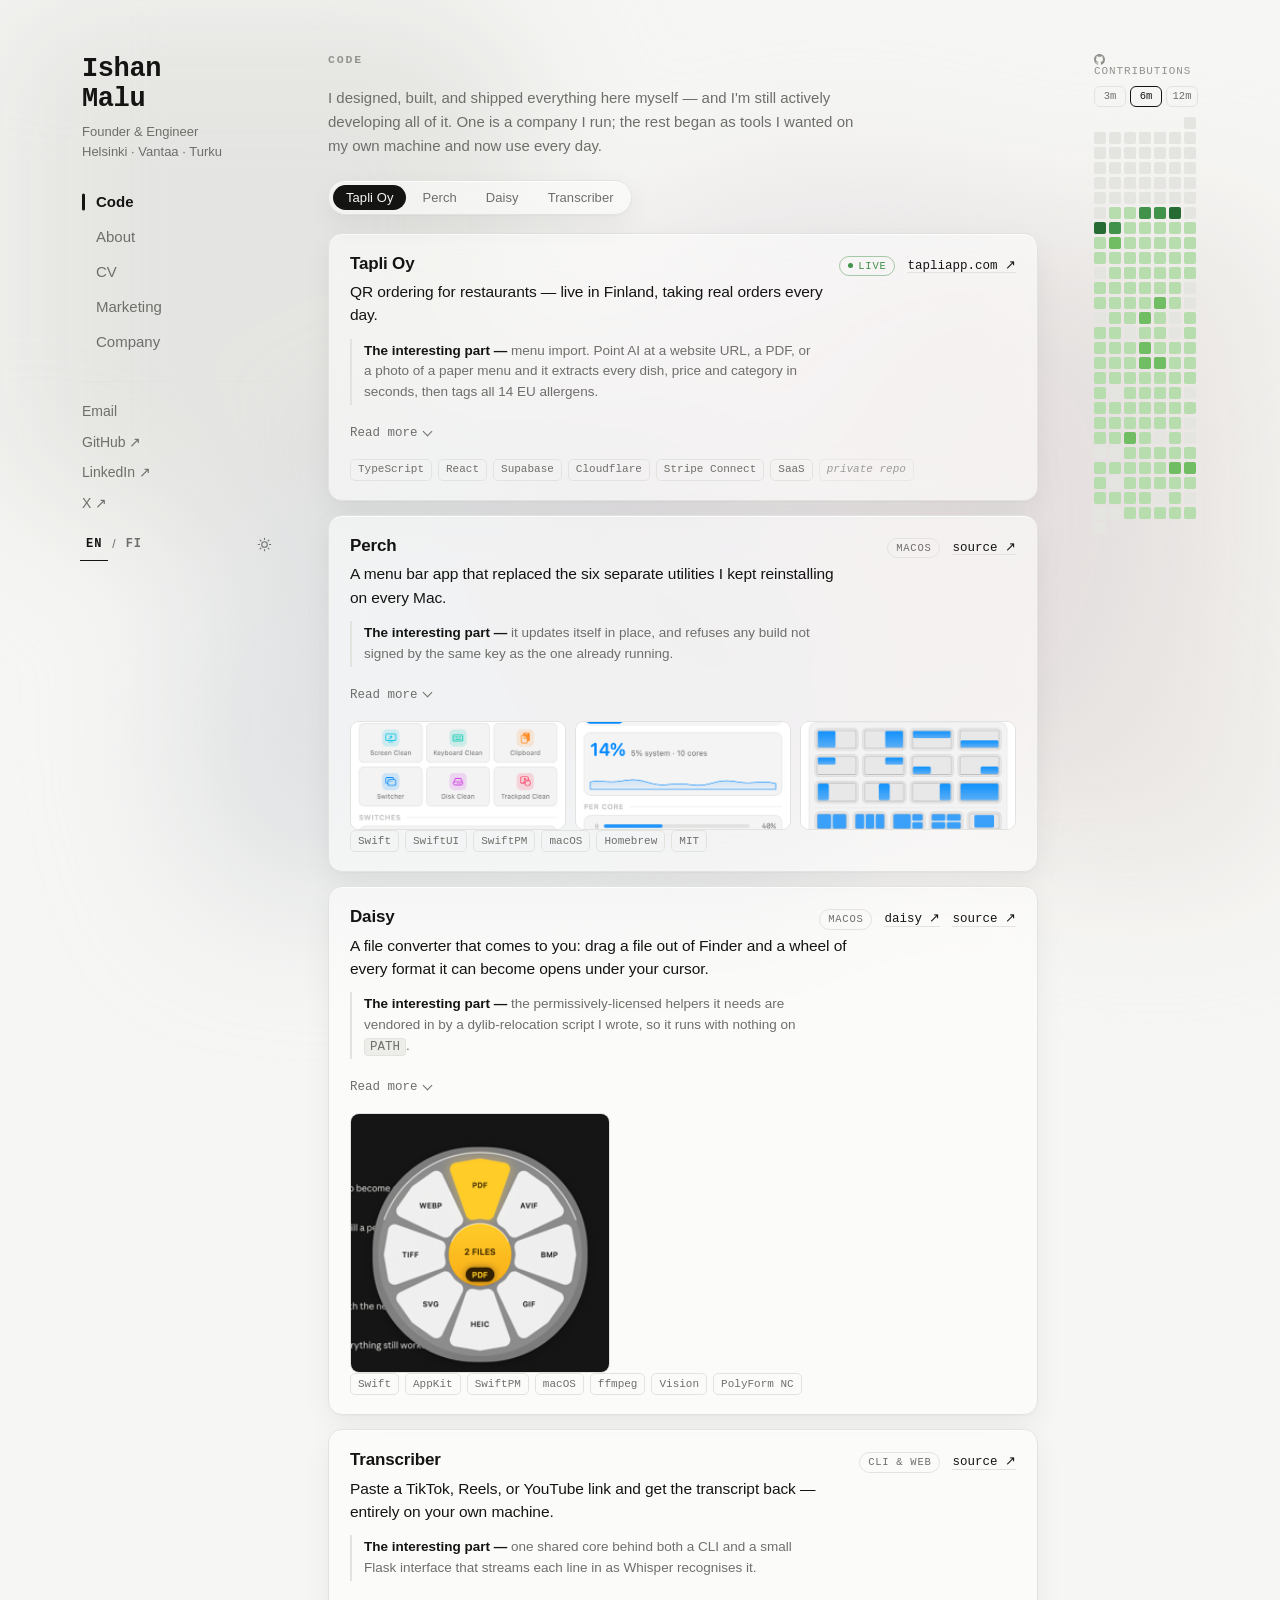
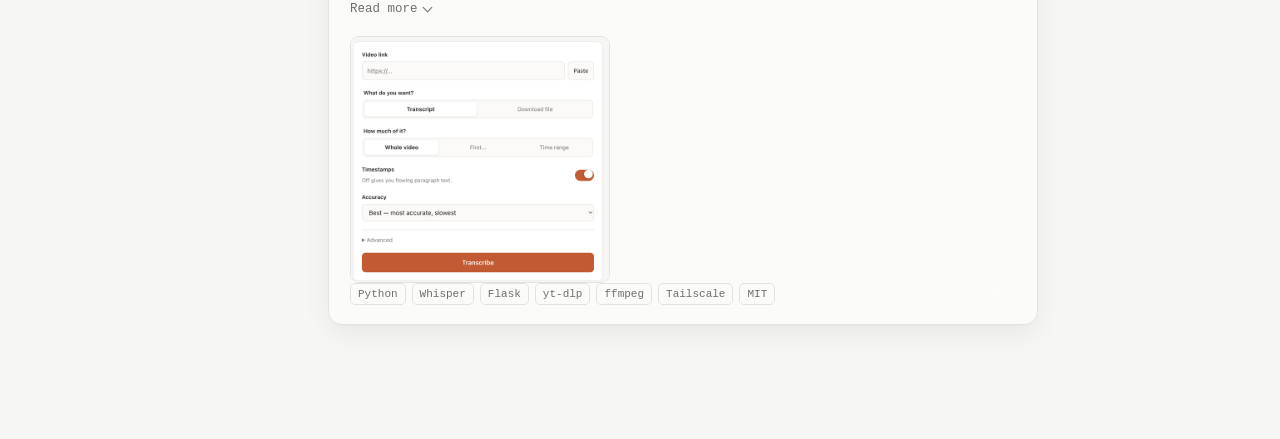
==== commit 2cb89b47: "Rewrite About, name the interesting part of each project, refresh the OG image About was the second " ====
--- a/index.html
+++ b/index.html
@@ -4,26 +4,26 @@
 <meta charset="utf-8">
 <meta name="viewport" content="width=device-width, initial-scale=1">
 <title>Ishan Malu</title>
-<meta name="description" content="Ishan Malu — founder of Tapli and engineer. Code, CV, marketing work.">
+<meta name="description" content="Ishan Malu — founder of Tapli Oy and engineer. Code, CV, marketing work.">
 <link rel="canonical" href="https://ishanmalu.github.io/">
 <meta name="theme-color" content="#f6f6f4" media="(prefers-color-scheme: light)">
 <meta name="theme-color" content="#0d0d0d" media="(prefers-color-scheme: dark)">
-<meta property="og:title" content="Ishan Malu — Founder of Tapli">
-<meta property="og:description" content="Founder of Tapli and engineer. Code, CV, marketing work.">
+<meta property="og:title" content="Ishan Malu — Founder of Tapli Oy">
+<meta property="og:description" content="Founder of Tapli Oy and engineer. Code, CV, marketing work.">
 <meta property="og:type" content="profile">
 <meta property="og:url" content="https://ishanmalu.github.io/">
 <meta property="og:image" content="https://ishanmalu.github.io/og.png">
 <meta property="og:image:width" content="1200">
 <meta property="og:image:height" content="630">
 <meta name="twitter:card" content="summary_large_image">
-<meta name="twitter:title" content="Ishan Malu — Founder of Tapli">
-<meta name="twitter:description" content="Founder of Tapli and engineer. Code, CV, marketing work.">
+<meta name="twitter:title" content="Ishan Malu — Founder of Tapli Oy">
+<meta name="twitter:description" content="Founder of Tapli Oy and engineer. Code, CV, marketing work.">
 <meta name="twitter:image" content="https://ishanmalu.github.io/og.png">
 <script type="application/ld+json">
-{"@context":"https://schema.org","@type":"Person","name":"Ishan Malu","url":"https://ishanmalu.github.io/","jobTitle":"Founder & CEO","worksFor":{"@type":"Organization","name":"Tapli","url":"https://tapliapp.com"},"address":{"@type":"PostalAddress","addressCountry":"FI"},"sameAs":["https://github.com/ishanmalu","https://www.linkedin.com/in/ishanmalu/","https://x.com/ishanmalu"]}
+{"@context":"https://schema.org","@type":"Person","name":"Ishan Malu","url":"https://ishanmalu.github.io/","jobTitle":"Founder & CEO","worksFor":{"@type":"Organization","name":"Tapli Oy","url":"https://tapliapp.com"},"address":{"@type":"PostalAddress","addressCountry":"FI"},"sameAs":["https://github.com/ishanmalu","https://www.linkedin.com/in/ishanmalu/","https://x.com/ishanmalu"]}
 </script>
 <link rel="icon" href="data:image/svg+xml,<svg xmlns='http://www.w3.org/2000/svg' viewBox='0 0 32 32'><text y='25' x='2' font-size='24' font-family='monospace'>im</text></svg>">
-<link rel="stylesheet" href="styles.css?v=56">
+<link rel="stylesheet" href="styles.css?v=63">
 <noscript><style>.view[hidden]{display:block !important}.view+.view{margin-top:56px}.langs{display:none}.proj .more::details-content{content-visibility:visible;block-size:auto}.proj .more>.more-body{display:block !important}.proj summary{display:none}</style></noscript>
 </head>
 <body>
@@ -74,10 +74,10 @@
     <!-- ===== CODE ===== -->
     <section id="code" class="view" aria-labelledby="h-code">
       <h2 id="h-code" data-t="nav.code">Code</h2>
-      <p data-t="code.intro">Four things I build and ship myself. One is a company; the rest started because I wanted them on my own machine.</p>
+      <p data-t="code.intro">I designed, built, and shipped everything here myself &mdash; and I'm still actively developing all of it. One is a company I run; the rest began as tools I wanted on my own machine and now use every day.</p>
 
       <nav class="projbar" aria-label="Projects">
-        <a href="#tapli">Tapli</a>
+        <a href="#tapli">Tapli Oy</a>
         <a href="#perch">Perch</a>
         <a href="#daisy">Daisy</a>
         <a href="#transcriber">Transcriber</a>
@@ -85,11 +85,12 @@
 
       <article class="item proj" id="tapli">
         <div class="item-head">
-          <h3>Tapli</h3>
+          <h3>Tapli Oy</h3>
           <span class="status live" data-t="status.live">Live</span>
           <a class="src" href="https://tapliapp.com" target="_blank" rel="noopener">tapliapp.com &#8599;</a>
         </div>
         <p class="lede" data-t="code.tapli.lede">QR ordering for restaurants &mdash; live in Finland, taking real orders every day.</p>
+        <p class="note" data-t="code.tapli.note"><b>The interesting part &mdash;</b> menu import. Point AI at a website URL, a PDF, or a photo of a paper menu and it extracts every dish, price and category in seconds, then tags all 14 EU allergens.</p>
         <details class="more">
           <summary><span class="lbl-more" data-t="more">Read more</span><span class="lbl-less" data-t="less">Show less</span></summary>
           <div class="more-body">
@@ -108,6 +109,7 @@
           <a class="src" href="https://github.com/ishanmalu/perch" target="_blank" rel="noopener">source &#8599;</a>
         </div>
         <p class="lede" data-t="code.perch.lede">A menu bar app that replaced the six separate utilities I kept reinstalling on every Mac.</p>
+        <p class="note" data-t="code.perch.note"><b>The interesting part &mdash;</b> it updates itself in place, and refuses any build not signed by the same key as the one already running.</p>
         <details class="more">
           <summary><span class="lbl-more" data-t="more">Read more</span><span class="lbl-less" data-t="less">Show less</span></summary>
           <div class="more-body">
@@ -141,6 +143,7 @@
           <a class="src" href="https://github.com/ishanmalu/daisy" target="_blank" rel="noopener">source &#8599;</a>
         </div>
         <p class="lede" data-t="code.daisy.lede">A file converter that comes to you: drag a file out of Finder and a wheel of every format it can become opens under your cursor.</p>
+        <p class="note" data-t="code.daisy.note"><b>The interesting part &mdash;</b> the permissively-licensed helpers it needs are vendored in by a dylib-relocation script I wrote, so it runs with nothing on <code>PATH</code>.</p>
         <details class="more">
           <summary><span class="lbl-more" data-t="more">Read more</span><span class="lbl-less" data-t="less">Show less</span></summary>
           <div class="more-body">
@@ -165,6 +168,7 @@
           <a class="src" href="https://github.com/ishanmalu/Transcriber" target="_blank" rel="noopener">source &#8599;</a>
         </div>
         <p class="lede" data-t="code.transcriber.lede">Paste a TikTok, Reels, or YouTube link and get the transcript back &mdash; entirely on your own machine.</p>
+        <p class="note" data-t="code.transcriber.note"><b>The interesting part &mdash;</b> one shared core behind both a CLI and a small Flask interface that streams each line in as Whisper recognises it.</p>
         <details class="more">
           <summary><span class="lbl-more" data-t="more">Read more</span><span class="lbl-less" data-t="less">Show less</span></summary>
           <div class="more-body">
@@ -186,10 +190,37 @@
     <!-- ===== ABOUT ===== -->
     <section id="about" class="view" hidden aria-labelledby="h-about">
       <h2 id="h-about" data-t="nav.about">About</h2>
-      <p data-t="about.1">I'm Ishan. I founded Tapli, QR ordering that's live in Finnish restaurants and used every day. I run sales and marketing, set the pricing, and build the product.</p>
-      <p data-t="about.2">Before Tapli I edited short-form video for brands for three years, served my conscription year as a sergeant, and did door-to-door sales. I still handle most of Tapli's onboarding myself, and I'm studying ICT at Turku UAS.</p>
+
+      <p class="about-lede" data-t="about.lede">I'm Ishan. I started Tapli Oy in Finland, and I'm the one who builds it, sells it, and sets it up in each restaurant.</p>
+
+      <p data-t="about.1">Tapli is QR ordering for restaurants, and it's live &mdash; real orders go through it every day. A guest scans a sticker or a coaster at the table, orders and pays on their phone, and it lands on the kitchen screen. No app, and no waiting around to catch someone's eye. I run sales, marketing, pricing and growth, and decide with our CTO what we build and what we leave alone.</p>
+
+      <p data-t="about.2">The part I enjoy most is setup, because it's the part restaurants expect to hate. Send a photo of your menu, a PDF, or just a link, and it gets built for you &mdash; sorted into categories, priced, allergens flagged on every dish. Photograph your dining room and you get a table map. Restaurants will ask you for everything, and most of the job is working out which of it actually moves the business.</p>
+
+      <p data-t="about.3">I didn't arrive here from a computer science degree. I spent three years editing short-form video for brands &mdash; scripting, filming, cutting, and reading the numbers afterwards. Before that I sold door to door at one of Finland's largest field sales agencies, which is where I learned to hear no and keep going. Then a year of conscription at Upinniemi Naval Base, finishing as a sergeant running unit documentation and admin.</p>
+
+      <p data-t="about.4">I grew up between languages &mdash; Hindi and Marwari at home, Finnish and English everywhere else. That's probably why one-click menu translation was one of the first things I built.</p>
+
+      <p data-t="about.5">These days I'm studying ICT at Turku UAS and still onboarding most Tapli restaurants myself. That part isn't nostalgia: watching someone use the thing in front of you is where the roadmap actually comes from.</p>
+
+      <h4 data-t="about.now.h">Right now</h4>
+      <ul class="cv-list about-now">
+        <li class="now" data-t="about.now.1"><strong>Tapli Oy</strong> &mdash; building it, selling it, onboarding it</li>
+        <li class="now" data-t="about.now.2"><strong>Turku UAS</strong> &mdash; BEng in Information &amp; Communication Technology</li>
+        <li class="now" data-t="about.now.3"><strong>AddNow</strong> &mdash; head of marketing and social</li>
+        <li class="now" data-t="about.now.4"><strong>Perch, Daisy, Transcriber</strong> &mdash; small tools I keep shipping for my own machine</li>
+      </ul>
+
+      <h4 data-t="about.stack.h">Building with</h4>
       <p class="tags"><span>TypeScript</span><span>React</span><span>SQL</span><span>Python</span><span>Swift</span><span>HTML/CSS</span><span>Node.js</span></p>
+
+      <h4 data-t="about.langs.h">Languages I speak</h4>
       <p class="tags"><span data-t="lang.en">English &mdash; fluent</span><span data-t="lang.fi">Finnish &mdash; professional</span><span data-t="lang.hi">Hindi &mdash; native</span><span data-t="lang.mwr">Marwari &mdash; native</span><span data-t="lang.sv">Swedish &mdash; basic</span></p>
+
+      <p class="about-cta">
+        <span data-t="about.cta">Email is the fastest way to reach me, and I answer everything.</span>
+        <a class="src src-inline" href="mailto:ishan.malu@gmail.com">ishan.malu@gmail.com</a>
+      </p>
     </section>
 
     <!-- ===== CV ===== -->
@@ -204,7 +235,7 @@
       <ul class="cv-list">
         <li class="now">
           <article class="item lead">
-            <div class="item-head"><h3 data-t="cv.tapli.h">Founder &amp; CEO &mdash; Tapli</h3></div>
+            <div class="item-head"><h3 data-t="cv.tapli.h">Founder &amp; CEO &mdash; Tapli Oy</h3></div>
             <span class="when">Helsinki &middot; May 2026 &ndash; <span data-t="now">now</span></span>
             <p data-t="cv.tapli">Founded and run a QR ordering and digital menu platform, live in Finnish restaurants. I own sales, pricing, marketing, and product direction &mdash; and build and ship the product itself in TypeScript and React on Supabase and Cloudflare.</p>
           </article>
@@ -373,15 +404,15 @@
 
       <article class="item">
         <div class="item-head">
-          <h3>Tapli</h3>
+          <h3>Tapli Oy</h3>
           <a class="src" href="https://tapliapp.com" target="_blank" rel="noopener">tapliapp.com &#8599;</a>
         </div>
         <p data-t="co.1">A SaaS product for QR ordering in restaurants, live in Finland with real orders going through it every day. Most restaurants are up and running in under 30 minutes.</p>
-        <p data-t="co.2">A guest scans a sticker or a coaster at the table, or picks their table off the floor plan. They order and pay on their phone &mdash; Apple Pay, Google Pay, MobilePay, or card &mdash; and it lands on the kitchen display instantly, routed to the right station. No app, and no waiting around to catch someone's eye.</p>
+        <p data-t="co.2">A guest scans a sticker or a coaster at the table, or picks their table off the floor plan. They order and pay on their phone &mdash; Apple Pay, Google Pay, MobilePay, card, or lunch benefits &mdash; and it lands on the kitchen display instantly, routed to the right station. No app, and no waiting around to catch someone's eye.</p>
         <p data-t="co.3">Setup is the part restaurants expect to hate. Paste your website URL, upload a PDF, or photograph your paper menu, and AI extracts every item, price, and category in seconds. You review it before anything saves. All 14 EU allergens get tagged, customers filter in real time, and one click translates the whole menu into 20+ languages.</p>
         <p data-t="co.4">Past the menu itself: daily specials that auto-expire, live order tracking, scan and search analytics exportable as CSV, brand styling with live preview, and AI-drafted replies to Google reviews. It also runs for food trucks, festival stalls, and hotels &mdash; room service, bar, and spa through one QR code.</p>
         <p data-t="co.5">I started Tapli and run it day to day. Sales, marketing, growth, pricing, and deciding with our CTO what we build and what we leave alone. Restaurants will ask you for everything, and most of the job is working out which of it actually moves the business. I still sell and onboard most accounts myself, which is where the roadmap comes from.</p>
-        <p class="tags"><span>SaaS</span><span data-t="tag.trial">14 days free</span><span>Tapli Oy</span><span>GDPR &middot; EU</span></p>
+        <p class="tags"><span>SaaS</span><span data-t="tag.trial">14 days free</span><span>GDPR &middot; EU</span></p>
       </article>
     </section>
 
@@ -406,7 +437,7 @@
   <img alt="">
 </dialog>
 
-<script src="lang.js?v=56"></script>
-<script src="app.js?v=56"></script>
+<script src="lang.js?v=63"></script>
+<script src="app.js?v=63"></script>
 </body>
 </html>
--- a/styles.css
+++ b/styles.css
@@ -213,6 +213,16 @@
   color:var(--ink);font-size:15.5px;line-height:1.5;font-weight:500;
   margin:0 0 12px;max-width:58ch;letter-spacing:-.005em;
 }
+/* the one technically interesting thing about each project, surfaced above
+   the fold so it is readable without opening the card */
+.proj .note{
+  margin:0 0 13px;padding:2px 0 2px 12px;
+  border-left:2px solid var(--line);
+  font-size:13.5px;line-height:1.55;color:var(--dim);max-width:62ch;
+}
+.proj .note b{color:var(--ink);font-weight:600}
+.proj .note code{font-size:12.5px}
+
 .proj .tags{margin-bottom:0}
 .proj .more{margin:0 0 13px}
 .proj .more p{margin:0 0 9px}
@@ -449,19 +459,36 @@
 :root[data-theme="light"] .theme-btn .i-light{display:inline}
 :root[data-theme="light"] .theme-btn .i-dark{display:none}
 
+
+/* ===== About ===== */
+/* .view>p is (0,1,1) and would out-rank a bare class, hence the p */
+.view>p.about-lede{
+  font-size:19.5px;line-height:1.45;color:var(--ink);font-weight:500;
+  letter-spacing:-.012em;margin:0 0 18px;max-width:36ch;
+}
+#about>p{max-width:62ch}
+.about-now{margin-bottom:4px}
+.about-now>li{font-size:14.5px;line-height:1.5;color:var(--dim);padding-bottom:11px}
+.about-now>li strong{color:var(--ink);font-weight:600}
+.about-cta{
+  display:flex;flex-wrap:wrap;align-items:baseline;gap:6px 12px;
+  margin:26px 0 0 !important;padding-top:18px;border-top:1px solid var(--line);
+  color:var(--dim);font-size:14.5px;
+}
+
 /* ===== CV: a timeline, not a masonry of orphaned titles ===== */
-#cv .cv-list{
+.cv-list{
   list-style:none;margin:0;padding:0 0 0 17px;
   border-left:1px solid var(--line);
 }
-#cv .cv-list>li{position:relative;padding:0 0 18px}
-#cv .cv-list>li:last-child{padding-bottom:2px}
-#cv .cv-list>li::before{
+.cv-list>li{position:relative;padding:0 0 18px}
+.cv-list>li:last-child{padding-bottom:2px}
+.cv-list>li::before{
   content:"";position:absolute;left:-21px;top:7px;
   width:7px;height:7px;border-radius:50%;
   background:var(--paper);border:1.5px solid var(--line);
 }
-#cv .cv-list>li.now::before{background:var(--gl3);border-color:var(--gl3)}
+.cv-list>li.now::before{background:var(--gl3);border-color:var(--gl3)}
 #cv .item{
   background:none;border:0;border-radius:0;box-shadow:none;
   backdrop-filter:none;-webkit-backdrop-filter:none;
@@ -501,9 +528,16 @@
 
 /* ===== Marketing: a grid, so it reads left-to-right ===== */
 @media (min-width:761px){
-  #marketing .flow{display:grid;grid-template-columns:1fr 1fr;gap:12px;align-items:start}
+  /* stretch, not start: align-items:start left every short card with a
+     ragged hole under it while its row-mate ran on */
+  #marketing .flow{display:grid;grid-template-columns:repeat(2,minmax(0,1fr));gap:12px}
   #marketing .flow>.item{margin:0}
   #marketing .flow>.item.wide{grid-column:1 / -1}
+  /* the lead card spans both columns, so an even child count leaves the last
+     one alone on its row — let that one span too rather than sit half-empty */
+  #marketing .flow>.item:last-child:nth-child(even){grid-column:1 / -1}
+  /* three across, so the six clients fill two even rows instead of 4 + 2 */
+  #marketing .clients{grid-template-columns:repeat(auto-fit,minmax(168px,1fr))}
   #marketing .item-head{flex-wrap:nowrap}
   #marketing .item p{font-size:14px;line-height:1.5}
 }
